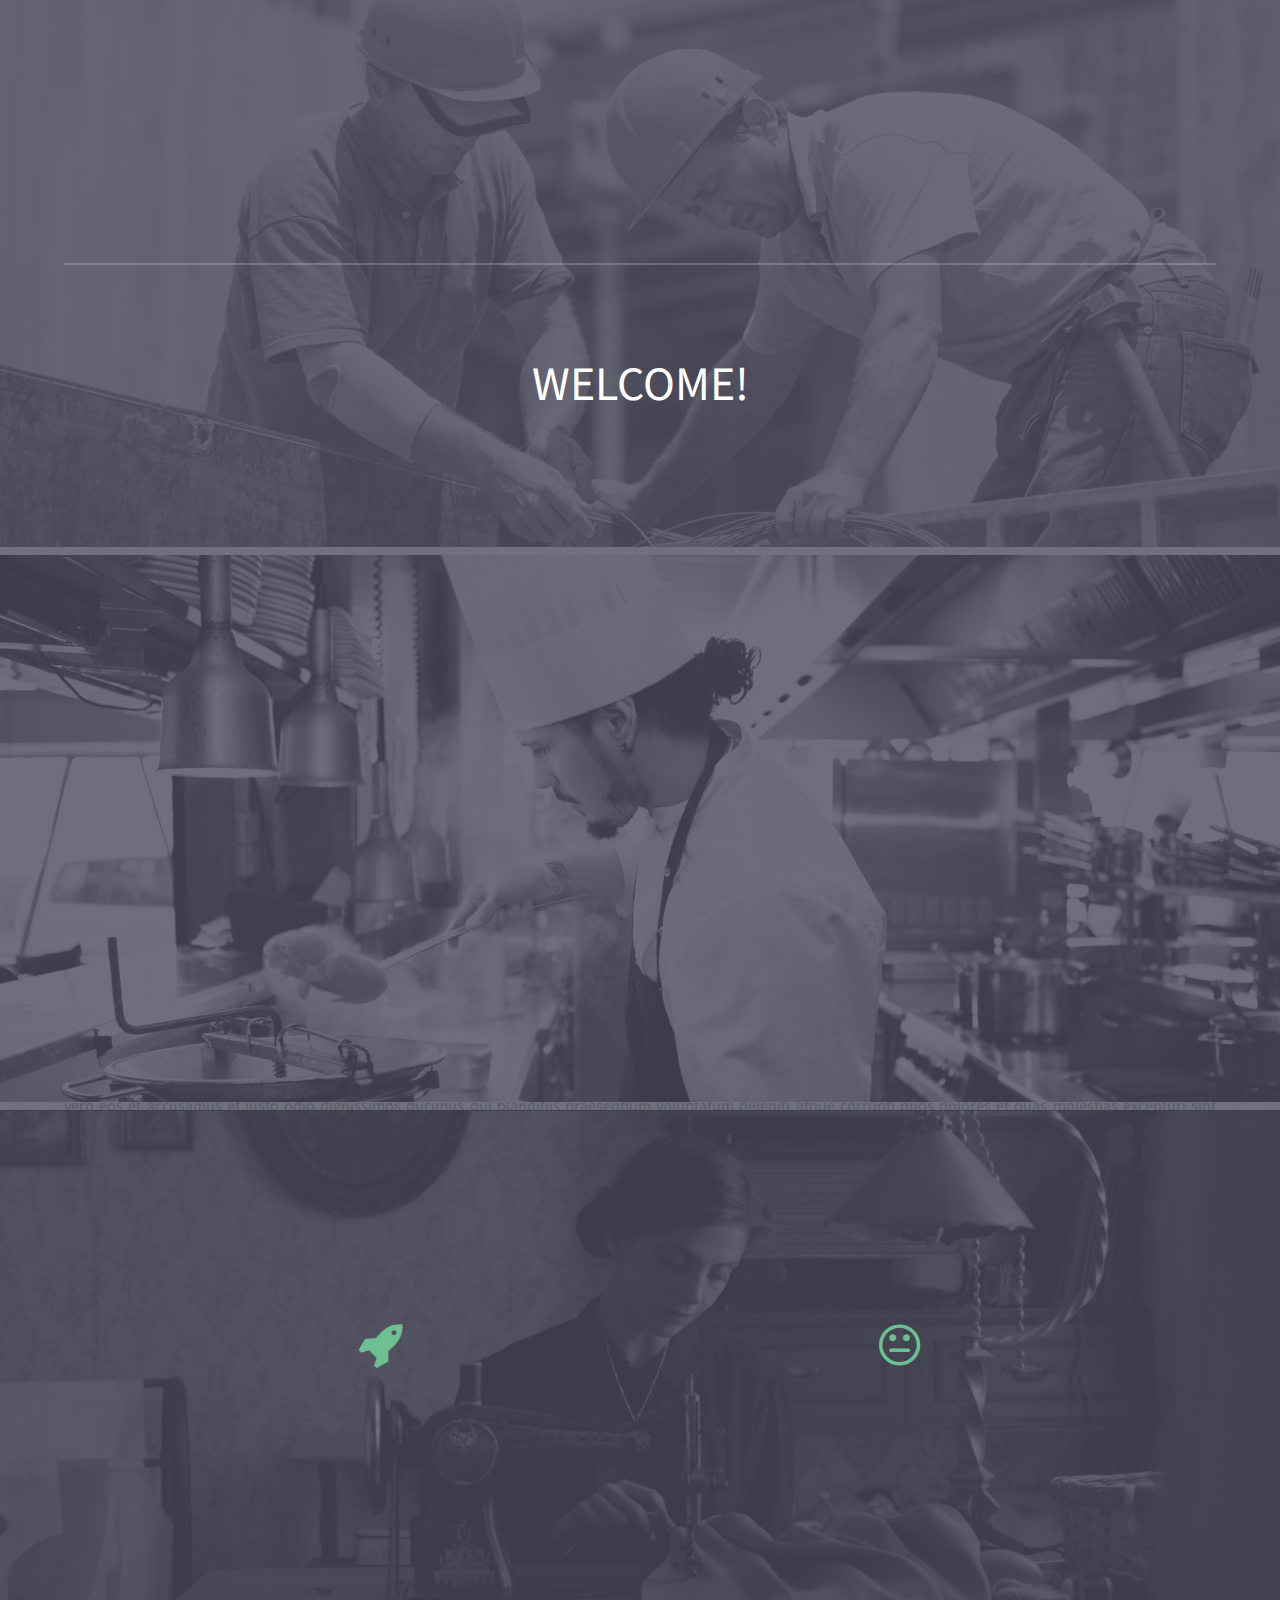
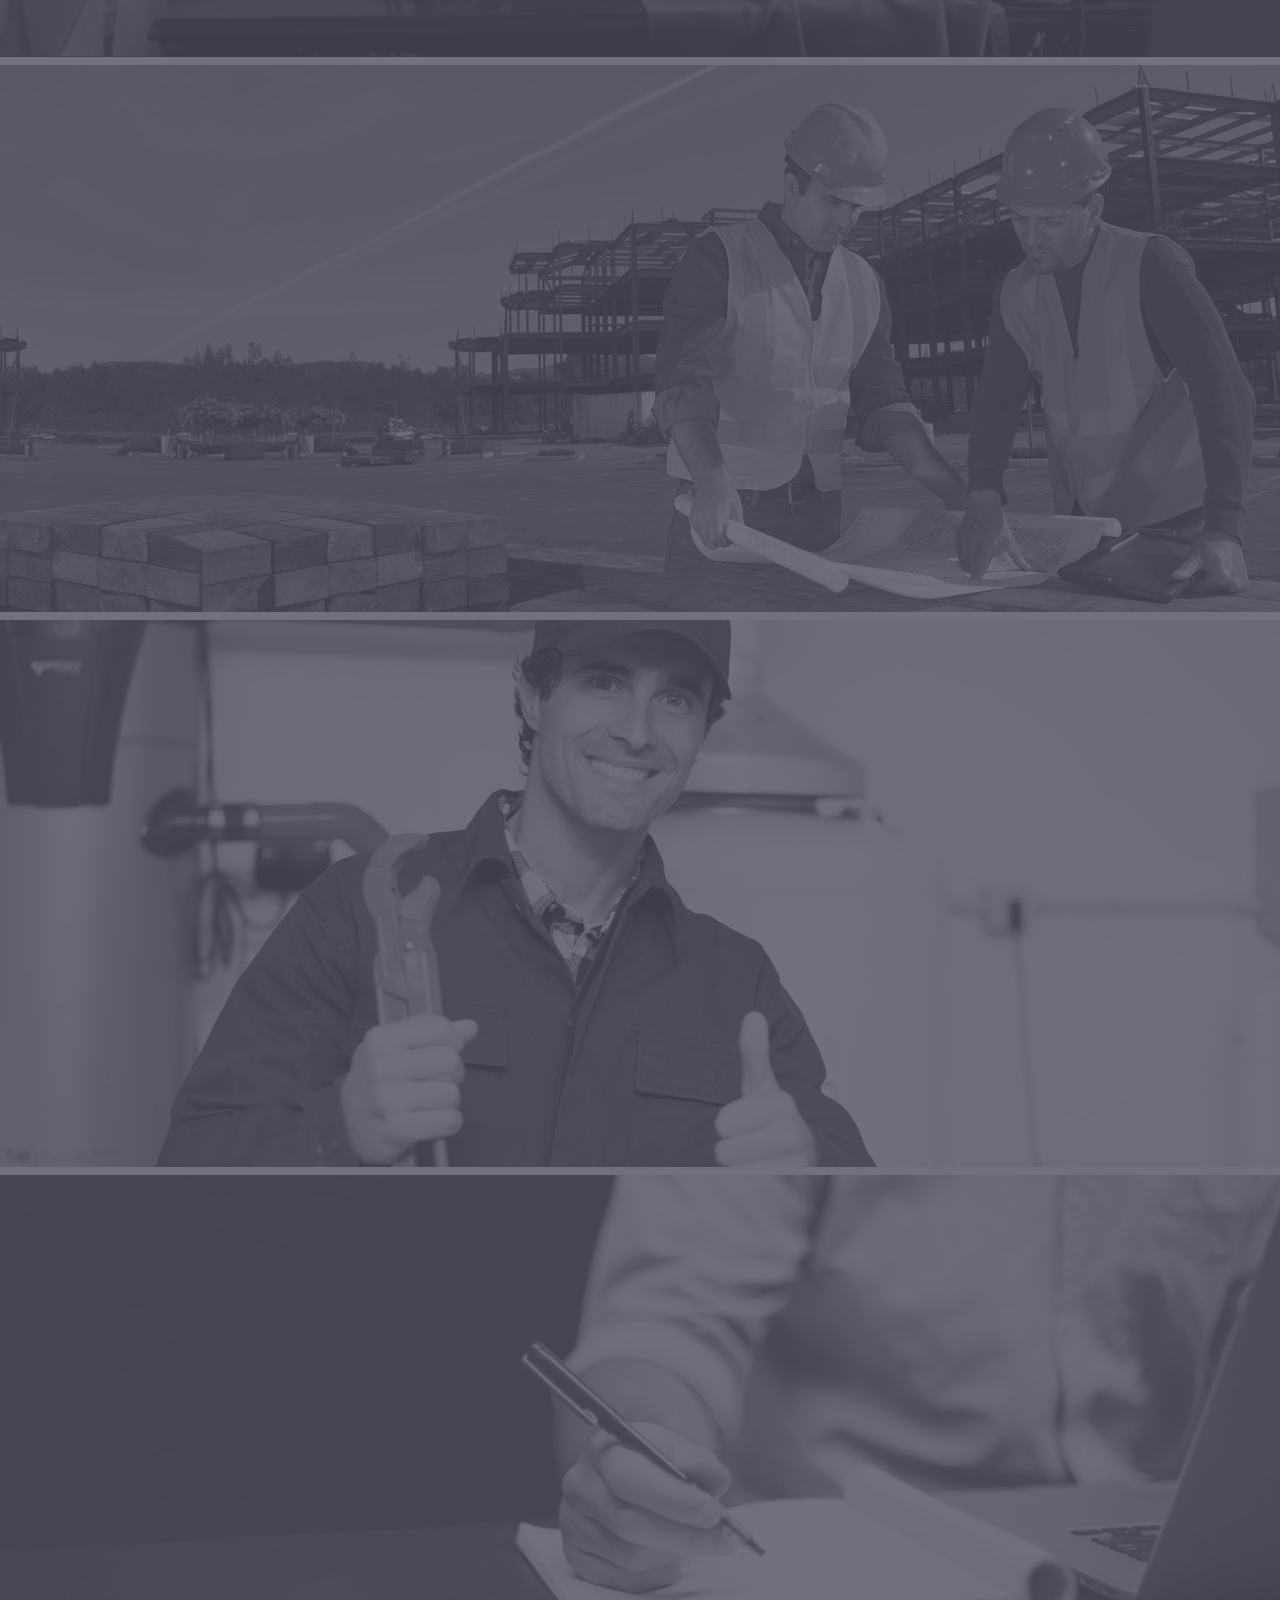
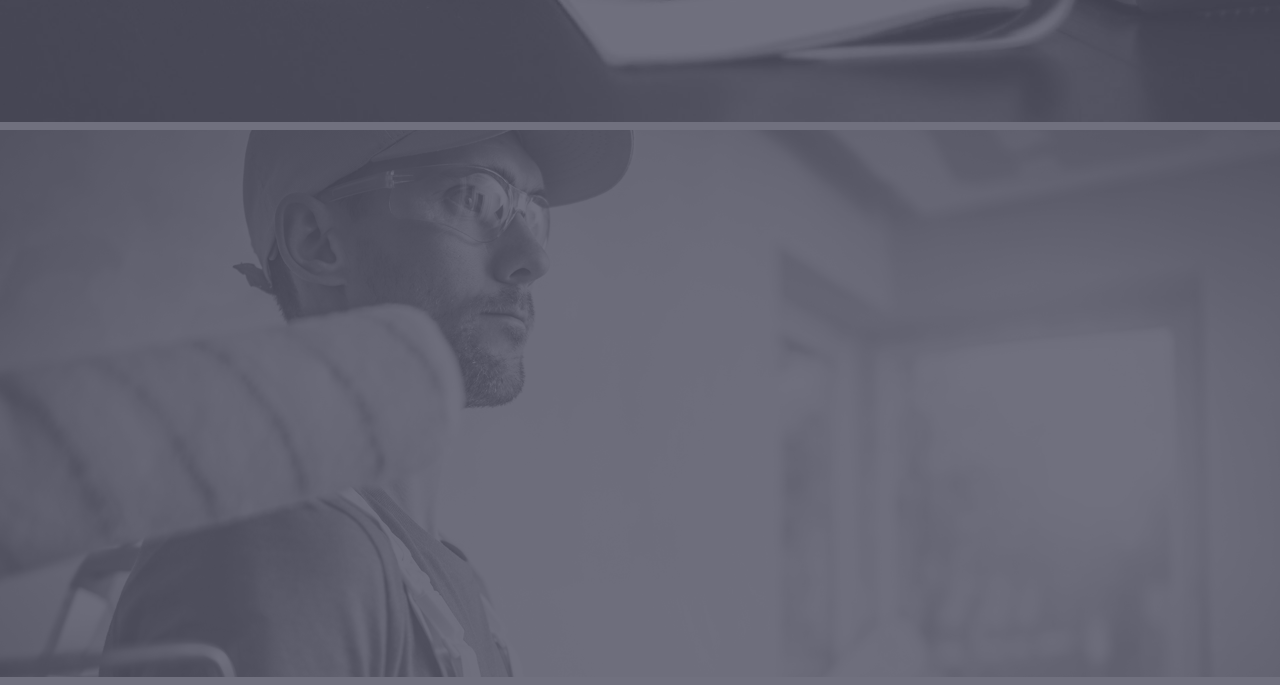
==== index.html @ 455aef72 "first commit" ====
<!DOCTYPE HTML>
<!--
	Projection by TEMPLATED
	templated.co @templatedco
	Released for free under the Creative Commons Attribution 3.0 license (templated.co/license)
-->
<html>

<head>
	<title>Home</title>
	<meta charset="utf-8" />
	<meta name="viewport" content="width=device-width, initial-scale=1" />
	<link rel="stylesheet" href="https://maxcdn.bootstrapcdn.com/bootstrap/4.0.0-beta.3/css/bootstrap.min.css" integrity="sha384-Zug+QiDoJOrZ5t4lssLdxGhVrurbmBWopoEl+M6BdEfwnCJZtKxi1KgxUyJq13dy"
	 crossorigin="anonymous">


	<link rel="stylesheet" href="assets/css/main.css" />
	<link rel="stylesheet" href="assets/css/index.css" />
</head>

<body>
	<!-- Carousel -->

	<section id="carousel">
		<div id="carouselExampleSlidesOnly" class="carousel slide" data-ride="carousel">
			<div class="carousel-inner">
				<div class="carousel-item active">
					<img class="d-block w-100" src="images/banner2.jpg" alt="First slide">
				</div>
				<div class="carousel-item">
					<img class="d-block w-100" src="images/banner3.jpg" alt="Second slide">
				</div>
				<div class="carousel-item">
					<img class="d-block w-100" src="images/banner4.jpg" alt="Third slide">
				</div>
				<div class="carousel-item">
					<img class="d-block w-100" src="images/banner5.jpg" alt="Third slide">
				</div>
				<div class="carousel-item">
					<img class="d-block w-100" src="images/banner6.jpg" alt="Third slide">
				</div>
				<div class="carousel-item">
					<img class="d-block w-100" src="images/banner7.jpg" alt="Third slide">
				</div>
				<div class="carousel-item">
					<img class="d-block w-100" src="images/banner8.jpg" alt="Third slide">
				</div>
			</div>
		</div>
		<div id="faintBackground"></div>
	</section>

	<!-- Header -->

	<nav class="navbar navbar-expand-md">
		<a class="navbar-brand" href="index.html">
			<i class="fa fa-sign-language" aria-hidden="true"></i>
		</a>
		<a class="navbar-toggler" id="toggleButton" data-toggle="collapse" data-target="#navbarSupportedContent" aria-controls="navbarSupportedContent"
		 aria-expanded="false" aria-label="Toggle navigation">
			<i class="fa fa-bars" aria-hidden="true"></i>
		</a>
		<div class=" collapse navbar-collapse" id="navbarSupportedContent">
			<ul class="navbar-nav  mr-auto">
				<li class="nav-item active">
					<a class="nav-link" href="index.html">Home
						<span class="sr-only">(current)</span>
					</a>
				</li>
				<li class="nav-item">
					<a class="nav-link" href="#">Features</a>
				</li>
				<li class="nav-item">
					<a class="nav-link" id="dashboard" href=''>Dashboard</a>
				</li>
				<li class="nav-item">
					<a class="nav-link" id="login" href="login.html">Login</a>
				</li>
				<li class="nav-item">
					<a class="nav-link" href="signup.html">Signup</a>
				</li>

				

			</ul>

		</div>


	</nav>


	<!--flex
	<div class="flexboard ">

		<div>
			<span class="icon fa-rocket"></span>
			<h3>Explore</h3>
			<p>Dive into the endless sea of options
				<br>and do what you love!</p>
		</div>

		<div>
			<span class="icon fa-meh-o "></span>
			<h3>Confused?</h3>
			<p>We'll help you figure out
				<br>what is best for you!</p>
		</div>
	<div>
								<span class="icon fa-bug"></span>
								<h3>Ultrices</h3>
								<p>Nulla vitae mauris non felis</p>
							</div>
						
	</div>-->
	<div id="banner">
		<div class="inner">
			<h1>WELCOME!</h1>
		</div>
	</div>





	<section id="mainBody">

		<section>
			<h1>About</h1>
			At vero eos et accusamus et iusto odio dignissimos ducimus qui blanditiis praesentium voluptatum deleniti atque corrupti
			quos dolores et quas molestias excepturi sint occaecati cupiditate non provident, similique sunt in culpa qui officia
			deserunt mollitia animi, id est laborum et dolorum fuga. Et harum quidem rerum facilis est et expedita distinctio. Nam
			libero tempore, cum soluta nobis est eligendi optio cumque nihil impedit quo minus id quod maxime placeat facere possimus,
			omnis voluptas assumenda est, omnis dolor repellendus. Temporibus autem quibusdam et aut officiis debitis aut rerum necessitatibus
			saepe eveniet ut et voluptates repudiandae sint et molestiae non recusandae. Itaque earum rerum hic tenetur a sapiente
			delectus, ut aut reiciendis voluptatibus maiores alias consequatur aut perferendis doloribus asperiores repellat. At vero
			eos et accusamus et iusto odio dignissimos ducimus qui blanditiis praesentium voluptatum deleniti atque corrupti quos
			dolores et quas molestias excepturi sint occaecati cupiditate non provident, similique sunt in culpa qui officia deserunt
			mollitia animi, id est laborum et dolorum fuga. Et harum quidem rerum facilis est et expedita distinctio. Nam libero tempore,
			cum soluta nobis est eligendi optio cumque nihil impedit quo minus id quod maxime placeat facere possimus, omnis voluptas
			assumenda est, omnis dolor repellendus. Temporibus autem quibusdam et aut officiis debitis aut rerum necessitatibus saepe
			eveniet ut et voluptates repudiandae sint et molestiae non recusandae. Itaque earum rerum hic tenetur a sapiente delectus,
			ut aut reiciendis voluptatibus maiores alias consequatur aut perferendis doloribus asperiores repellat.


		</section>

		<!-- Three -->
		<section id="three" class="wrapper align-center">
			<div class="inner">
				<div class="flex flex-2">
					<article>
						<div class="image round">
							<i class="fa fa-rocket" aria-hidden="true"></i>
						</div>
						<header>
							<h1>Explore
							</h1>

						</header>
						<p>Dive into the endless sea of options
							<br>and do what you love!</p>
						<footer>
							<a href="#" class="button">Learn More</a>
						</footer>
					</article>
					<article>
						<div class="image round">
							<i class="fa fa-meh-o" aria-hidden="true"></i>
						</div>
						<header>
							<h1>Confused?</h1>

						</header>
						<p>We'll help you figure out
							<br>what is best for you!</p>
						<footer>
							<a href="#" class="button">Learn More</a>
						</footer>
					</article>
				</div>
			</div>
		</section>

	</section>






	<!-- Three 
	<section id="three" class="wrapper align-center">
		<div class="inner">
			<div class="flex flex-2">
				<article>
					<div class="image round">
						<i class="fa fa-rocket" aria-hidden="true"></i>
					</div>
					<header>
						<h1>Explore
						</h1>

					</header>
					<p>Dive into the endless sea of options
						<br>and do what you love!</p>
					<footer>
						<a href="#" class="button">Learn More</a>
					</footer>
				</article>
				<article>
					<div class="image round">
						<i class="fa fa-meh-o" aria-hidden="true"></i>
					</div>
					<header>
						<h1>Confused?</h1>

					</header>
					<p>We'll help you figure out
						<br>what is best for you!</p>
					<footer>
						<a href="#" class="button">Learn More</a>
					</footer>
				</article>
			</div>
		</div>
	</section>-->

	<!-- Footer -->
	<!--<footer id="footer">
		<	<div class="inner">

			<h3>Get in touch</h3>

			<form action="#" method="post">

				<div class="field half first">
					<label for="name">Name</label>
					<input name="name" id="name" type="text" placeholder="Name">
				</div>
				<div class="field half">
					<label for="email">Email</label>
					<input name="email" id="email" type="email" placeholder="Email">
				</div>
				<div class="field">
					<label for="message">Message</label>
					<textarea name="message" id="message" rows="6" placeholder="Message"></textarea>
				</div>
				<ul class="actions">
					<li>
						<input value="Send Message" class="button alt" type="submit">
					</li>
				</ul>
			</form>

			<div class="copyright">
				&copy; Untitled. Design:
				<a href="https://templated.co">TEMPLATED</a>. Images:
				<a href="https://unsplash.com">Unsplash</a>.
			</div>

		</div>

		<form action="#" method="POST">
			<select name="language">
				<option value="English">English</option>
				<option value="Hindi">Hindi</option>
			</select>
		</form>

	</footer>-->

	<footer id="footer">



	</footer>
	<!-- Scripts -->

	<!--	<script src="assets/js/jquery.min.js"></script>
	<script src="assets/js/skel.min.js"></script>
	<script src="assets/js/util.js"></script>
	<script src="https://code.jquery.com/jquery-3.2.1.slim.min.js" integrity="sha384-KJ3o2DKtIkvYIK3UENzmM7KCkRr/rE9/Qpg6aAZGJwFDMVNA/GpGFF93hXpG5KkN"
	crossorigin="anonymous"></script>  
	<script src="https://ajax.googleapis.com/ajax/libs/jquery/3.1.0/jquery.min.js"></script>
	<script src="https://maxcdn.bootstrapcdn.com/bootstrap/4.0.0-beta.2/js/bootstrap.min.js" integrity="sha384-alpBpkh1PFOepccYVYDB4do5UnbKysX5WZXm3XxPqe5iKTfUKjNkCk9SaVuEZflJ"
	 crossorigin="anonymous"></script>
	<script src="https://cdnjs.cloudflare.com/ajax/libs/popper.js/1.12.3/umd/popper.min.js" integrity="sha384-vFJXuSJphROIrBnz7yo7oB41mKfc8JzQZiCq4NCceLEaO4IHwicKwpJf9c9IpFgh"
	 crossorigin="anonymous"></script>
	<script src="assets/js/main.js"></script>
	<script src="assets/js/index.js"></script>-->






	<script src="assets/js/jquery.min.js"></script>
	<script src="assets/js/skel.min.js"></script>
	<script src="assets/js/util.js"></script>
	<script src="assets/js/index.js"></script>
	<script src="assets/js/main.js"></script>

	<script src="https://code.jquery.com/jquery-3.2.1.slim.min.js" integrity="sha384-KJ3o2DKtIkvYIK3UENzmM7KCkRr/rE9/Qpg6aAZGJwFDMVNA/GpGFF93hXpG5KkN"
	 crossorigin="anonymous"></script>
	<script src="https://cdnjs.cloudflare.com/ajax/libs/popper.js/1.12.9/umd/popper.min.js" integrity="sha384-ApNbgh9B+Y1QKtv3Rn7W3mgPxhU9K/ScQsAP7hUibX39j7fakFPskvXusvfa0b4Q"
	 crossorigin="anonymous"></script>
	<script src="https://maxcdn.bootstrapcdn.com/bootstrap/4.0.0-beta.3/js/bootstrap.min.js" integrity="sha384-a5N7Y/aK3qNeh15eJKGWxsqtnX/wWdSZSKp+81YjTmS15nvnvxKHuzaWwXHDli+4"
	 crossorigin="anonymous"></script>
</body>

</html>
---- assets/css/main.css ----
@charset "UTF-8";
@import url(font-awesome.min.css);
@import "https://fonts.googleapis.com/css?family=Source+Sans+Pro:300,400,600";

/*
	Projection by TEMPLATED
	templated.co @templatedco
	Released for free under the Creative Commons Attribution 3.0 license (templated.co/license)
*/

/* Reset */

	html, body, div, span, applet, object, iframe, h1, h2, h3, h4, h5, h6, p, blockquote, pre, a, abbr, acronym, address, big, cite, code, del, dfn, em, img, ins, kbd, q, s, samp, small, strike, strong, sub, sup, tt, var, b, u, i, center, dl, dt, dd, ol, ul, li, fieldset, form, label, legend, table, caption, tbody, tfoot, thead, tr, th, td, article, aside, canvas, details, embed, figure, figcaption, footer, header, hgroup, menu, nav, output, ruby, section, summary, time, mark, audio, video {
		margin: 0;
		padding: 0;
		border: 0;
		font-size: 100%;
		font: inherit;
		vertical-align: baseline;
	}

	article, aside, details, figcaption, figure, footer, header, hgroup, menu, nav, section {
		display: block;
	}

	body {
		line-height: 1;
	}

	ol, ul {
		list-style: none;
	}

	blockquote, q {
		quotes: none;
	}

	blockquote:before, blockquote:after, q:before, q:after {
		content: '';
		content: none;
	}

	table {
		border-collapse: collapse;
		border-spacing: 0;
	}

	body {
		-webkit-text-size-adjust: none;
	}

/* Box Model */

	*, *:before, *:after {
		-moz-box-sizing: border-box;
		-webkit-box-sizing: border-box;
		box-sizing: border-box;
	}

/* Containers */

	.container {
		margin-left: auto;
		margin-right: auto;
	}

	.container.\31 25\25 {
		width: 100%;
		max-width: 100em;
		min-width: 80em;
	}

	.container.\37 5\25 {
		width: 60em;
	}

	.container.\35 0\25 {
		width: 40em;
	}

	.container.\32 5\25 {
		width: 20em;
	}

	.container {
		width: 80em;
	}

	@media screen and (max-width: 1680px) {

		.container.\31 25\25 {
			width: 100%;
			max-width: 100em;
			min-width: 80em;
		}

		.container.\37 5\25 {
			width: 60em;
		}

		.container.\35 0\25 {
			width: 40em;
		}

		.container.\32 5\25 {
			width: 20em;
		}

		.container {
			width: 80em;
		}

	}

	@media screen and (max-width: 1280px) {

		.container.\31 25\25 {
			width: 100%;
			max-width: 81.25em;
			min-width: 65em;
		}

		.container.\37 5\25 {
			width: 48.75em;
		}

		.container.\35 0\25 {
			width: 32.5em;
		}

		.container.\32 5\25 {
			width: 16.25em;
		}

		.container {
			width: 65em;
		}

	}

	@media screen and (max-width: 980px) {

		.container.\31 25\25 {
			width: 100%;
			max-width: 112.5%;
			min-width: 90%;
		}

		.container.\37 5\25 {
			width: 67.5%;
		}

		.container.\35 0\25 {
			width: 45%;
		}

		.container.\32 5\25 {
			width: 22.5%;
		}

		.container {
			width: 90%;
		}

	}

	@media screen and (max-width: 736px) {

		.container.\31 25\25 {
			width: 100%;
			max-width: 112.5%;
			min-width: 90%;
		}

		.container.\37 5\25 {
			width: 67.5%;
		}

		.container.\35 0\25 {
			width: 45%;
		}

		.container.\32 5\25 {
			width: 22.5%;
		}

		.container {
			width: 90% !important;
		}

	}

	@media screen and (max-width: 480px) {

		.container.\31 25\25 {
			width: 100%;
			max-width: 112.5%;
			min-width: 90%;
		}

		.container.\37 5\25 {
			width: 67.5%;
		}

		.container.\35 0\25 {
			width: 45%;
		}

		.container.\32 5\25 {
			width: 22.5%;
		}

		.container {
			width: 90% !important;
		}

	}

/* Grid */

	.row {
		border-bottom: solid 1px transparent;
		-moz-box-sizing: border-box;
		-webkit-box-sizing: border-box;
		box-sizing: border-box;
	}

	.row > * {
		float: left;
		-moz-box-sizing: border-box;
		-webkit-box-sizing: border-box;
		box-sizing: border-box;
	}

	.row:after, .row:before {
		content: '';
		display: block;
		clear: both;
		height: 0;
	}

	.row.uniform > * > :first-child {
		margin-top: 0;
	}

	.row.uniform > * > :last-child {
		margin-bottom: 0;
	}

	.row.\30 \25 > * {
		padding: 0 0 0 0em;
	}

	.row.\30 \25 {
		margin: 0 0 -1px 0em;
	}

	.row.uniform.\30 \25 > * {
		padding: 0em 0 0 0em;
	}

	.row.uniform.\30 \25 {
		margin: 0em 0 -1px 0em;
	}

	.row > * {
		padding: 0 0 0 2em;
	}

	.row {
		margin: 0 0 -1px -2em;
	}

	.row.uniform > * {
		padding: 2em 0 0 2em;
	}

	.row.uniform {
		margin: -2em 0 -1px -2em;
	}

	.row.\32 00\25 > * {
		padding: 0 0 0 4em;
	}

	.row.\32 00\25 {
		margin: 0 0 -1px -4em;
	}

	.row.uniform.\32 00\25 > * {
		padding: 4em 0 0 4em;
	}

	.row.uniform.\32 00\25 {
		margin: -4em 0 -1px -4em;
	}

	.row.\31 50\25 > * {
		padding: 0 0 0 3em;
	}

	.row.\31 50\25 {
		margin: 0 0 -1px -3em;
	}

	.row.uniform.\31 50\25 > * {
		padding: 3em 0 0 3em;
	}

	.row.uniform.\31 50\25 {
		margin: -3em 0 -1px -3em;
	}

	.row.\35 0\25 > * {
		padding: 0 0 0 1em;
	}

	.row.\35 0\25 {
		margin: 0 0 -1px -1em;
	}

	.row.uniform.\35 0\25 > * {
		padding: 1em 0 0 1em;
	}

	.row.uniform.\35 0\25 {
		margin: -1em 0 -1px -1em;
	}

	.row.\32 5\25 > * {
		padding: 0 0 0 0.5em;
	}

	.row.\32 5\25 {
		margin: 0 0 -1px -0.5em;
	}

	.row.uniform.\32 5\25 > * {
		padding: 0.5em 0 0 0.5em;
	}

	.row.uniform.\32 5\25 {
		margin: -0.5em 0 -1px -0.5em;
	}

	.\31 2u, .\31 2u\24 {
		width: 100%;
		clear: none;
		margin-left: 0;
	}

	.\31 1u, .\31 1u\24 {
		width: 91.6666666667%;
		clear: none;
		margin-left: 0;
	}

	.\31 0u, .\31 0u\24 {
		width: 83.3333333333%;
		clear: none;
		margin-left: 0;
	}

	.\39 u, .\39 u\24 {
		width: 75%;
		clear: none;
		margin-left: 0;
	}

	.\38 u, .\38 u\24 {
		width: 66.6666666667%;
		clear: none;
		margin-left: 0;
	}

	.\37 u, .\37 u\24 {
		width: 58.3333333333%;
		clear: none;
		margin-left: 0;
	}

	.\36 u, .\36 u\24 {
		width: 50%;
		clear: none;
		margin-left: 0;
	}

	.\35 u, .\35 u\24 {
		width: 41.6666666667%;
		clear: none;
		margin-left: 0;
	}

	.\34 u, .\34 u\24 {
		width: 33.3333333333%;
		clear: none;
		margin-left: 0;
	}

	.\33 u, .\33 u\24 {
		width: 25%;
		clear: none;
		margin-left: 0;
	}

	.\32 u, .\32 u\24 {
		width: 16.6666666667%;
		clear: none;
		margin-left: 0;
	}

	.\31 u, .\31 u\24 {
		width: 8.3333333333%;
		clear: none;
		margin-left: 0;
	}

	.\31 2u\24 + *,
	.\31 1u\24 + *,
	.\31 0u\24 + *,
	.\39 u\24 + *,
	.\38 u\24 + *,
	.\37 u\24 + *,
	.\36 u\24 + *,
	.\35 u\24 + *,
	.\34 u\24 + *,
	.\33 u\24 + *,
	.\32 u\24 + *,
	.\31 u\24 + * {
		clear: left;
	}

	.\-11u {
		margin-left: 91.66667%;
	}

	.\-10u {
		margin-left: 83.33333%;
	}

	.\-9u {
		margin-left: 75%;
	}

	.\-8u {
		margin-left: 66.66667%;
	}

	.\-7u {
		margin-left: 58.33333%;
	}

	.\-6u {
		margin-left: 50%;
	}

	.\-5u {
		margin-left: 41.66667%;
	}

	.\-4u {
		margin-left: 33.33333%;
	}

	.\-3u {
		margin-left: 25%;
	}

	.\-2u {
		margin-left: 16.66667%;
	}

	.\-1u {
		margin-left: 8.33333%;
	}

	@media screen and (max-width: 1680px) {

		.row > * {
			padding: 0 0 0 2em;
		}

		.row {
			margin: 0 0 -1px -2em;
		}

		.row.uniform > * {
			padding: 2em 0 0 2em;
		}

		.row.uniform {
			margin: -2em 0 -1px -2em;
		}

		.row.\32 00\25 > * {
			padding: 0 0 0 4em;
		}

		.row.\32 00\25 {
			margin: 0 0 -1px -4em;
		}

		.row.uniform.\32 00\25 > * {
			padding: 4em 0 0 4em;
		}

		.row.uniform.\32 00\25 {
			margin: -4em 0 -1px -4em;
		}

		.row.\31 50\25 > * {
			padding: 0 0 0 3em;
		}

		.row.\31 50\25 {
			margin: 0 0 -1px -3em;
		}

		.row.uniform.\31 50\25 > * {
			padding: 3em 0 0 3em;
		}

		.row.uniform.\31 50\25 {
			margin: -3em 0 -1px -3em;
		}

		.row.\35 0\25 > * {
			padding: 0 0 0 1em;
		}

		.row.\35 0\25 {
			margin: 0 0 -1px -1em;
		}

		.row.uniform.\35 0\25 > * {
			padding: 1em 0 0 1em;
		}

		.row.uniform.\35 0\25 {
			margin: -1em 0 -1px -1em;
		}

		.row.\32 5\25 > * {
			padding: 0 0 0 0.5em;
		}

		.row.\32 5\25 {
			margin: 0 0 -1px -0.5em;
		}

		.row.uniform.\32 5\25 > * {
			padding: 0.5em 0 0 0.5em;
		}

		.row.uniform.\32 5\25 {
			margin: -0.5em 0 -1px -0.5em;
		}

		.\31 2u\28xlarge\29, .\31 2u\24\28xlarge\29 {
			width: 100%;
			clear: none;
			margin-left: 0;
		}

		.\31 1u\28xlarge\29, .\31 1u\24\28xlarge\29 {
			width: 91.6666666667%;
			clear: none;
			margin-left: 0;
		}

		.\31 0u\28xlarge\29, .\31 0u\24\28xlarge\29 {
			width: 83.3333333333%;
			clear: none;
			margin-left: 0;
		}

		.\39 u\28xlarge\29, .\39 u\24\28xlarge\29 {
			width: 75%;
			clear: none;
			margin-left: 0;
		}

		.\38 u\28xlarge\29, .\38 u\24\28xlarge\29 {
			width: 66.6666666667%;
			clear: none;
			margin-left: 0;
		}

		.\37 u\28xlarge\29, .\37 u\24\28xlarge\29 {
			width: 58.3333333333%;
			clear: none;
			margin-left: 0;
		}

		.\36 u\28xlarge\29, .\36 u\24\28xlarge\29 {
			width: 50%;
			clear: none;
			margin-left: 0;
		}

		.\35 u\28xlarge\29, .\35 u\24\28xlarge\29 {
			width: 41.6666666667%;
			clear: none;
			margin-left: 0;
		}

		.\34 u\28xlarge\29, .\34 u\24\28xlarge\29 {
			width: 33.3333333333%;
			clear: none;
			margin-left: 0;
		}

		.\33 u\28xlarge\29, .\33 u\24\28xlarge\29 {
			width: 25%;
			clear: none;
			margin-left: 0;
		}

		.\32 u\28xlarge\29, .\32 u\24\28xlarge\29 {
			width: 16.6666666667%;
			clear: none;
			margin-left: 0;
		}

		.\31 u\28xlarge\29, .\31 u\24\28xlarge\29 {
			width: 8.3333333333%;
			clear: none;
			margin-left: 0;
		}

		.\31 2u\24\28xlarge\29 + *,
		.\31 1u\24\28xlarge\29 + *,
		.\31 0u\24\28xlarge\29 + *,
		.\39 u\24\28xlarge\29 + *,
		.\38 u\24\28xlarge\29 + *,
		.\37 u\24\28xlarge\29 + *,
		.\36 u\24\28xlarge\29 + *,
		.\35 u\24\28xlarge\29 + *,
		.\34 u\24\28xlarge\29 + *,
		.\33 u\24\28xlarge\29 + *,
		.\32 u\24\28xlarge\29 + *,
		.\31 u\24\28xlarge\29 + * {
			clear: left;
		}

		.\-11u\28xlarge\29 {
			margin-left: 91.66667%;
		}

		.\-10u\28xlarge\29 {
			margin-left: 83.33333%;
		}

		.\-9u\28xlarge\29 {
			margin-left: 75%;
		}

		.\-8u\28xlarge\29 {
			margin-left: 66.66667%;
		}

		.\-7u\28xlarge\29 {
			margin-left: 58.33333%;
		}

		.\-6u\28xlarge\29 {
			margin-left: 50%;
		}

		.\-5u\28xlarge\29 {
			margin-left: 41.66667%;
		}

		.\-4u\28xlarge\29 {
			margin-left: 33.33333%;
		}

		.\-3u\28xlarge\29 {
			margin-left: 25%;
		}

		.\-2u\28xlarge\29 {
			margin-left: 16.66667%;
		}

		.\-1u\28xlarge\29 {
			margin-left: 8.33333%;
		}

	}

	@media screen and (max-width: 1280px) {

		.row > * {
			padding: 0 0 0 1.5em;
		}

		.row {
			margin: 0 0 -1px -1.5em;
		}

		.row.uniform > * {
			padding: 1.5em 0 0 1.5em;
		}

		.row.uniform {
			margin: -1.5em 0 -1px -1.5em;
		}

		.row.\32 00\25 > * {
			padding: 0 0 0 3em;
		}

		.row.\32 00\25 {
			margin: 0 0 -1px -3em;
		}

		.row.uniform.\32 00\25 > * {
			padding: 3em 0 0 3em;
		}

		.row.uniform.\32 00\25 {
			margin: -3em 0 -1px -3em;
		}

		.row.\31 50\25 > * {
			padding: 0 0 0 2.25em;
		}

		.row.\31 50\25 {
			margin: 0 0 -1px -2.25em;
		}

		.row.uniform.\31 50\25 > * {
			padding: 2.25em 0 0 2.25em;
		}

		.row.uniform.\31 50\25 {
			margin: -2.25em 0 -1px -2.25em;
		}

		.row.\35 0\25 > * {
			padding: 0 0 0 0.75em;
		}

		.row.\35 0\25 {
			margin: 0 0 -1px -0.75em;
		}

		.row.uniform.\35 0\25 > * {
			padding: 0.75em 0 0 0.75em;
		}

		.row.uniform.\35 0\25 {
			margin: -0.75em 0 -1px -0.75em;
		}

		.row.\32 5\25 > * {
			padding: 0 0 0 0.375em;
		}

		.row.\32 5\25 {
			margin: 0 0 -1px -0.375em;
		}

		.row.uniform.\32 5\25 > * {
			padding: 0.375em 0 0 0.375em;
		}

		.row.uniform.\32 5\25 {
			margin: -0.375em 0 -1px -0.375em;
		}

		.\31 2u\28large\29, .\31 2u\24\28large\29 {
			width: 100%;
			clear: none;
			margin-left: 0;
		}

		.\31 1u\28large\29, .\31 1u\24\28large\29 {
			width: 91.6666666667%;
			clear: none;
			margin-left: 0;
		}

		.\31 0u\28large\29, .\31 0u\24\28large\29 {
			width: 83.3333333333%;
			clear: none;
			margin-left: 0;
		}

		.\39 u\28large\29, .\39 u\24\28large\29 {
			width: 75%;
			clear: none;
			margin-left: 0;
		}

		.\38 u\28large\29, .\38 u\24\28large\29 {
			width: 66.6666666667%;
			clear: none;
			margin-left: 0;
		}

		.\37 u\28large\29, .\37 u\24\28large\29 {
			width: 58.3333333333%;
			clear: none;
			margin-left: 0;
		}

		.\36 u\28large\29, .\36 u\24\28large\29 {
			width: 50%;
			clear: none;
			margin-left: 0;
		}

		.\35 u\28large\29, .\35 u\24\28large\29 {
			width: 41.6666666667%;
			clear: none;
			margin-left: 0;
		}

		.\34 u\28large\29, .\34 u\24\28large\29 {
			width: 33.3333333333%;
			clear: none;
			margin-left: 0;
		}

		.\33 u\28large\29, .\33 u\24\28large\29 {
			width: 25%;
			clear: none;
			margin-left: 0;
		}

		.\32 u\28large\29, .\32 u\24\28large\29 {
			width: 16.6666666667%;
			clear: none;
			margin-left: 0;
		}

		.\31 u\28large\29, .\31 u\24\28large\29 {
			width: 8.3333333333%;
			clear: none;
			margin-left: 0;
		}

		.\31 2u\24\28large\29 + *,
		.\31 1u\24\28large\29 + *,
		.\31 0u\24\28large\29 + *,
		.\39 u\24\28large\29 + *,
		.\38 u\24\28large\29 + *,
		.\37 u\24\28large\29 + *,
		.\36 u\24\28large\29 + *,
		.\35 u\24\28large\29 + *,
		.\34 u\24\28large\29 + *,
		.\33 u\24\28large\29 + *,
		.\32 u\24\28large\29 + *,
		.\31 u\24\28large\29 + * {
			clear: left;
		}

		.\-11u\28large\29 {
			margin-left: 91.66667%;
		}

		.\-10u\28large\29 {
			margin-left: 83.33333%;
		}

		.\-9u\28large\29 {
			margin-left: 75%;
		}

		.\-8u\28large\29 {
			margin-left: 66.66667%;
		}

		.\-7u\28large\29 {
			margin-left: 58.33333%;
		}

		.\-6u\28large\29 {
			margin-left: 50%;
		}

		.\-5u\28large\29 {
			margin-left: 41.66667%;
		}

		.\-4u\28large\29 {
			margin-left: 33.33333%;
		}

		.\-3u\28large\29 {
			margin-left: 25%;
		}

		.\-2u\28large\29 {
			margin-left: 16.66667%;
		}

		.\-1u\28large\29 {
			margin-left: 8.33333%;
		}

	}

	@media screen and (max-width: 980px) {

		.row > * {
			padding: 0 0 0 1.5em;
		}

		.row {
			margin: 0 0 -1px -1.5em;
		}

		.row.uniform > * {
			padding: 1.5em 0 0 1.5em;
		}

		.row.uniform {
			margin: -1.5em 0 -1px -1.5em;
		}

		.row.\32 00\25 > * {
			padding: 0 0 0 3em;
		}

		.row.\32 00\25 {
			margin: 0 0 -1px -3em;
		}

		.row.uniform.\32 00\25 > * {
			padding: 3em 0 0 3em;
		}

		.row.uniform.\32 00\25 {
			margin: -3em 0 -1px -3em;
		}

		.row.\31 50\25 > * {
			padding: 0 0 0 2.25em;
		}

		.row.\31 50\25 {
			margin: 0 0 -1px -2.25em;
		}

		.row.uniform.\31 50\25 > * {
			padding: 2.25em 0 0 2.25em;
		}

		.row.uniform.\31 50\25 {
			margin: -2.25em 0 -1px -2.25em;
		}

		.row.\35 0\25 > * {
			padding: 0 0 0 0.75em;
		}

		.row.\35 0\25 {
			margin: 0 0 -1px -0.75em;
		}

		.row.uniform.\35 0\25 > * {
			padding: 0.75em 0 0 0.75em;
		}

		.row.uniform.\35 0\25 {
			margin: -0.75em 0 -1px -0.75em;
		}

		.row.\32 5\25 > * {
			padding: 0 0 0 0.375em;
		}

		.row.\32 5\25 {
			margin: 0 0 -1px -0.375em;
		}

		.row.uniform.\32 5\25 > * {
			padding: 0.375em 0 0 0.375em;
		}

		.row.uniform.\32 5\25 {
			margin: -0.375em 0 -1px -0.375em;
		}

		.\31 2u\28medium\29, .\31 2u\24\28medium\29 {
			width: 100%;
			clear: none;
			margin-left: 0;
		}

		.\31 1u\28medium\29, .\31 1u\24\28medium\29 {
			width: 91.6666666667%;
			clear: none;
			margin-left: 0;
		}

		.\31 0u\28medium\29, .\31 0u\24\28medium\29 {
			width: 83.3333333333%;
			clear: none;
			margin-left: 0;
		}

		.\39 u\28medium\29, .\39 u\24\28medium\29 {
			width: 75%;
			clear: none;
			margin-left: 0;
		}

		.\38 u\28medium\29, .\38 u\24\28medium\29 {
			width: 66.6666666667%;
			clear: none;
			margin-left: 0;
		}

		.\37 u\28medium\29, .\37 u\24\28medium\29 {
			width: 58.3333333333%;
			clear: none;
			margin-left: 0;
		}

		.\36 u\28medium\29, .\36 u\24\28medium\29 {
			width: 50%;
			clear: none;
			margin-left: 0;
		}

		.\35 u\28medium\29, .\35 u\24\28medium\29 {
			width: 41.6666666667%;
			clear: none;
			margin-left: 0;
		}

		.\34 u\28medium\29, .\34 u\24\28medium\29 {
			width: 33.3333333333%;
			clear: none;
			margin-left: 0;
		}

		.\33 u\28medium\29, .\33 u\24\28medium\29 {
			width: 25%;
			clear: none;
			margin-left: 0;
		}

		.\32 u\28medium\29, .\32 u\24\28medium\29 {
			width: 16.6666666667%;
			clear: none;
			margin-left: 0;
		}

		.\31 u\28medium\29, .\31 u\24\28medium\29 {
			width: 8.3333333333%;
			clear: none;
			margin-left: 0;
		}

		.\31 2u\24\28medium\29 + *,
		.\31 1u\24\28medium\29 + *,
		.\31 0u\24\28medium\29 + *,
		.\39 u\24\28medium\29 + *,
		.\38 u\24\28medium\29 + *,
		.\37 u\24\28medium\29 + *,
		.\36 u\24\28medium\29 + *,
		.\35 u\24\28medium\29 + *,
		.\34 u\24\28medium\29 + *,
		.\33 u\24\28medium\29 + *,
		.\32 u\24\28medium\29 + *,
		.\31 u\24\28medium\29 + * {
			clear: left;
		}

		.\-11u\28medium\29 {
			margin-left: 91.66667%;
		}

		.\-10u\28medium\29 {
			margin-left: 83.33333%;
		}

		.\-9u\28medium\29 {
			margin-left: 75%;
		}

		.\-8u\28medium\29 {
			margin-left: 66.66667%;
		}

		.\-7u\28medium\29 {
			margin-left: 58.33333%;
		}

		.\-6u\28medium\29 {
			margin-left: 50%;
		}

		.\-5u\28medium\29 {
			margin-left: 41.66667%;
		}

		.\-4u\28medium\29 {
			margin-left: 33.33333%;
		}

		.\-3u\28medium\29 {
			margin-left: 25%;
		}

		.\-2u\28medium\29 {
			margin-left: 16.66667%;
		}

		.\-1u\28medium\29 {
			margin-left: 8.33333%;
		}

	}

	@media screen and (max-width: 736px) {

		.row > * {
			padding: 0 0 0 1.25em;
		}

		.row {
			margin: 0 0 -1px -1.25em;
		}

		.row.uniform > * {
			padding: 1.25em 0 0 1.25em;
		}

		.row.uniform {
			margin: -1.25em 0 -1px -1.25em;
		}

		.row.\32 00\25 > * {
			padding: 0 0 0 2.5em;
		}

		.row.\32 00\25 {
			margin: 0 0 -1px -2.5em;
		}

		.row.uniform.\32 00\25 > * {
			padding: 2.5em 0 0 2.5em;
		}

		.row.uniform.\32 00\25 {
			margin: -2.5em 0 -1px -2.5em;
		}

		.row.\31 50\25 > * {
			padding: 0 0 0 1.875em;
		}

		.row.\31 50\25 {
			margin: 0 0 -1px -1.875em;
		}

		.row.uniform.\31 50\25 > * {
			padding: 1.875em 0 0 1.875em;
		}

		.row.uniform.\31 50\25 {
			margin: -1.875em 0 -1px -1.875em;
		}

		.row.\35 0\25 > * {
			padding: 0 0 0 0.625em;
		}

		.row.\35 0\25 {
			margin: 0 0 -1px -0.625em;
		}

		.row.uniform.\35 0\25 > * {
			padding: 0.625em 0 0 0.625em;
		}

		.row.uniform.\35 0\25 {
			margin: -0.625em 0 -1px -0.625em;
		}

		.row.\32 5\25 > * {
			padding: 0 0 0 0.3125em;
		}

		.row.\32 5\25 {
			margin: 0 0 -1px -0.3125em;
		}

		.row.uniform.\32 5\25 > * {
			padding: 0.3125em 0 0 0.3125em;
		}

		.row.uniform.\32 5\25 {
			margin: -0.3125em 0 -1px -0.3125em;
		}

		.\31 2u\28small\29, .\31 2u\24\28small\29 {
			width: 100%;
			clear: none;
			margin-left: 0;
		}

		.\31 1u\28small\29, .\31 1u\24\28small\29 {
			width: 91.6666666667%;
			clear: none;
			margin-left: 0;
		}

		.\31 0u\28small\29, .\31 0u\24\28small\29 {
			width: 83.3333333333%;
			clear: none;
			margin-left: 0;
		}

		.\39 u\28small\29, .\39 u\24\28small\29 {
			width: 75%;
			clear: none;
			margin-left: 0;
		}

		.\38 u\28small\29, .\38 u\24\28small\29 {
			width: 66.6666666667%;
			clear: none;
			margin-left: 0;
		}

		.\37 u\28small\29, .\37 u\24\28small\29 {
			width: 58.3333333333%;
			clear: none;
			margin-left: 0;
		}

		.\36 u\28small\29, .\36 u\24\28small\29 {
			width: 50%;
			clear: none;
			margin-left: 0;
		}

		.\35 u\28small\29, .\35 u\24\28small\29 {
			width: 41.6666666667%;
			clear: none;
			margin-left: 0;
		}

		.\34 u\28small\29, .\34 u\24\28small\29 {
			width: 33.3333333333%;
			clear: none;
			margin-left: 0;
		}

		.\33 u\28small\29, .\33 u\24\28small\29 {
			width: 25%;
			clear: none;
			margin-left: 0;
		}

		.\32 u\28small\29, .\32 u\24\28small\29 {
			width: 16.6666666667%;
			clear: none;
			margin-left: 0;
		}

		.\31 u\28small\29, .\31 u\24\28small\29 {
			width: 8.3333333333%;
			clear: none;
			margin-left: 0;
		}

		.\31 2u\24\28small\29 + *,
		.\31 1u\24\28small\29 + *,
		.\31 0u\24\28small\29 + *,
		.\39 u\24\28small\29 + *,
		.\38 u\24\28small\29 + *,
		.\37 u\24\28small\29 + *,
		.\36 u\24\28small\29 + *,
		.\35 u\24\28small\29 + *,
		.\34 u\24\28small\29 + *,
		.\33 u\24\28small\29 + *,
		.\32 u\24\28small\29 + *,
		.\31 u\24\28small\29 + * {
			clear: left;
		}

		.\-11u\28small\29 {
			margin-left: 91.66667%;
		}

		.\-10u\28small\29 {
			margin-left: 83.33333%;
		}

		.\-9u\28small\29 {
			margin-left: 75%;
		}

		.\-8u\28small\29 {
			margin-left: 66.66667%;
		}

		.\-7u\28small\29 {
			margin-left: 58.33333%;
		}

		.\-6u\28small\29 {
			margin-left: 50%;
		}

		.\-5u\28small\29 {
			margin-left: 41.66667%;
		}

		.\-4u\28small\29 {
			margin-left: 33.33333%;
		}

		.\-3u\28small\29 {
			margin-left: 25%;
		}

		.\-2u\28small\29 {
			margin-left: 16.66667%;
		}

		.\-1u\28small\29 {
			margin-left: 8.33333%;
		}

	}

	@media screen and (max-width: 480px) {

		.row > * {
			padding: 0 0 0 1.25em;
		}

		.row {
			margin: 0 0 -1px -1.25em;
		}

		.row.uniform > * {
			padding: 1.25em 0 0 1.25em;
		}

		.row.uniform {
			margin: -1.25em 0 -1px -1.25em;
		}

		.row.\32 00\25 > * {
			padding: 0 0 0 2.5em;
		}

		.row.\32 00\25 {
			margin: 0 0 -1px -2.5em;
		}

		.row.uniform.\32 00\25 > * {
			padding: 2.5em 0 0 2.5em;
		}

		.row.uniform.\32 00\25 {
			margin: -2.5em 0 -1px -2.5em;
		}

		.row.\31 50\25 > * {
			padding: 0 0 0 1.875em;
		}

		.row.\31 50\25 {
			margin: 0 0 -1px -1.875em;
		}

		.row.uniform.\31 50\25 > * {
			padding: 1.875em 0 0 1.875em;
		}

		.row.uniform.\31 50\25 {
			margin: -1.875em 0 -1px -1.875em;
		}

		.row.\35 0\25 > * {
			padding: 0 0 0 0.625em;
		}

		.row.\35 0\25 {
			margin: 0 0 -1px -0.625em;
		}

		.row.uniform.\35 0\25 > * {
			padding: 0.625em 0 0 0.625em;
		}

		.row.uniform.\35 0\25 {
			margin: -0.625em 0 -1px -0.625em;
		}

		.row.\32 5\25 > * {
			padding: 0 0 0 0.3125em;
		}

		.row.\32 5\25 {
			margin: 0 0 -1px -0.3125em;
		}

		.row.uniform.\32 5\25 > * {
			padding: 0.3125em 0 0 0.3125em;
		}

		.row.uniform.\32 5\25 {
			margin: -0.3125em 0 -1px -0.3125em;
		}

		.\31 2u\28xsmall\29, .\31 2u\24\28xsmall\29 {
			width: 100%;
			clear: none;
			margin-left: 0;
		}

		.\31 1u\28xsmall\29, .\31 1u\24\28xsmall\29 {
			width: 91.6666666667%;
			clear: none;
			margin-left: 0;
		}

		.\31 0u\28xsmall\29, .\31 0u\24\28xsmall\29 {
			width: 83.3333333333%;
			clear: none;
			margin-left: 0;
		}

		.\39 u\28xsmall\29, .\39 u\24\28xsmall\29 {
			width: 75%;
			clear: none;
			margin-left: 0;
		}

		.\38 u\28xsmall\29, .\38 u\24\28xsmall\29 {
			width: 66.6666666667%;
			clear: none;
			margin-left: 0;
		}

		.\37 u\28xsmall\29, .\37 u\24\28xsmall\29 {
			width: 58.3333333333%;
			clear: none;
			margin-left: 0;
		}

		.\36 u\28xsmall\29, .\36 u\24\28xsmall\29 {
			width: 50%;
			clear: none;
			margin-left: 0;
		}

		.\35 u\28xsmall\29, .\35 u\24\28xsmall\29 {
			width: 41.6666666667%;
			clear: none;
			margin-left: 0;
		}

		.\34 u\28xsmall\29, .\34 u\24\28xsmall\29 {
			width: 33.3333333333%;
			clear: none;
			margin-left: 0;
		}

		.\33 u\28xsmall\29, .\33 u\24\28xsmall\29 {
			width: 25%;
			clear: none;
			margin-left: 0;
		}

		.\32 u\28xsmall\29, .\32 u\24\28xsmall\29 {
			width: 16.6666666667%;
			clear: none;
			margin-left: 0;
		}

		.\31 u\28xsmall\29, .\31 u\24\28xsmall\29 {
			width: 8.3333333333%;
			clear: none;
			margin-left: 0;
		}

		.\31 2u\24\28xsmall\29 + *,
		.\31 1u\24\28xsmall\29 + *,
		.\31 0u\24\28xsmall\29 + *,
		.\39 u\24\28xsmall\29 + *,
		.\38 u\24\28xsmall\29 + *,
		.\37 u\24\28xsmall\29 + *,
		.\36 u\24\28xsmall\29 + *,
		.\35 u\24\28xsmall\29 + *,
		.\34 u\24\28xsmall\29 + *,
		.\33 u\24\28xsmall\29 + *,
		.\32 u\24\28xsmall\29 + *,
		.\31 u\24\28xsmall\29 + * {
			clear: left;
		}

		.\-11u\28xsmall\29 {
			margin-left: 91.66667%;
		}

		.\-10u\28xsmall\29 {
			margin-left: 83.33333%;
		}

		.\-9u\28xsmall\29 {
			margin-left: 75%;
		}

		.\-8u\28xsmall\29 {
			margin-left: 66.66667%;
		}

		.\-7u\28xsmall\29 {
			margin-left: 58.33333%;
		}

		.\-6u\28xsmall\29 {
			margin-left: 50%;
		}

		.\-5u\28xsmall\29 {
			margin-left: 41.66667%;
		}

		.\-4u\28xsmall\29 {
			margin-left: 33.33333%;
		}

		.\-3u\28xsmall\29 {
			margin-left: 25%;
		}

		.\-2u\28xsmall\29 {
			margin-left: 16.66667%;
		}

		.\-1u\28xsmall\29 {
			margin-left: 8.33333%;
		}

	}

/* Basic */

	@-ms-viewport {
		width: device-width;
	}

	body {
		-ms-overflow-style: scrollbar;
	}

	/*@media screen and (max-width: 480px) {

		html, body {
			min-width: 320px;
			color:orange;
		}

	}*/

	body {
		background: #fff;
	}

		body.is-loading *, body.is-loading *:before, body.is-loading *:after {
			-moz-animation: none !important;
			-webkit-animation: none !important;
			-ms-animation: none !important;
			animation: none !important;
			-moz-transition: none !important;
			-webkit-transition: none !important;
			-ms-transition: none !important;
			transition: none !important;
		}

/* Type */

	body, input, select, textarea {
		color: #9a9a9a;
		font-family: "Source Sans Pro", Arial, Helvetica, sans-serif;
		font-size: 14pt;
		font-weight: 400;
		line-height: 1.65;
	}

		@media screen and (max-width: 1680px) {

			body, input, select, textarea {
				font-size: 12pt;
			}

		}

		@media screen and (max-width: 1280px) {

			body, input, select, textarea {
				font-size: 12pt;
			}

		}

		@media screen and (max-width: 980px) {

			body, input, select, textarea {
				font-size: 12pt;
			}

		}

		@media screen and (max-width: 736px) {

			body, input, select, textarea {
				font-size: 12pt;
			}

		}

		@media screen and (max-width: 480px) {

			body, input, select, textarea {
				font-size: 12pt;
			}

		}

	a {
		color: #6cc091;
		text-decoration: underline;
	}

		a:hover {
			text-decoration: none;
		}

	strong, b {
		color: #555;
		font-weight: 600;
	}

	em, i {
		font-style: italic;
	}

	p {
		margin: 0 0 2em 0;
	}

	h1, h2, h3, h4, h5, h6 {
		color: #555;
		font-weight: 400;
		line-height: 1.5;
		margin: 0 0 1em 0;
	}

		h1 a, h2 a, h3 a, h4 a, h5 a, h6 a {
			color: inherit;
			text-decoration: none;
		}

	h2 {
		font-size: 1.85em;
		font-weight: 300;
	}

	h3 {
		font-size: 1.75em;
	}

		@media screen and (max-width: 480px) {

			h3 {
				font-size: 1.25em;
			}

		}

	h4 {
		font-size: 1.5em;
	}

	h5 {
		font-size: 0.9em;
	}

	h6 {
		font-size: 0.7em;
	}

	sub {
		font-size: 0.8em;
		position: relative;
		top: 0.5em;
	}

	sup {
		font-size: 0.8em;
		position: relative;
		top: -0.5em;
	}

	blockquote {
		border-left: solid 4px #dbdbdb;
		font-style: italic;
		margin: 0 0 2em 0;
		padding: 0.5em 0 0.5em 2em;
	}

	code {
		background: rgba(144, 144, 144, 0.075);
		border-radius: 0;
		border: solid 1px #dbdbdb;
		font-family: "Courier New", monospace;
		font-size: 0.9em;
		margin: 0 0.25em;
		padding: 0.25em 0.65em;
	}

	pre {
		-webkit-overflow-scrolling: touch;
		font-family: "Courier New", monospace;
		font-size: 0.9em;
		margin: 0 0 2em 0;
	}

		pre code {
			display: block;
			line-height: 1.75;
			padding: 1em 1.5em;
			overflow-x: auto;
		}

	hr {
		border: 0;
		border-bottom: solid 1px #dbdbdb;
		margin: 2em 0;
	}

		hr.major {
			margin: 3em 0;
		}

	.align-left {
		text-align: left;
	}

	.align-center {
		text-align: center;
	}

	.align-right {
		text-align: right;
	}

	.inner {
		max-width: 75em;
		margin: 0 auto;
	}

		@media screen and (max-width: 1280px) {

			.inner {
				max-width: 90%;
			}

		}

		@media screen and (max-width: 480px) {

			.inner {
				max-width: 90%;
			}

		}

/* Section/Article */

	section.special, article.special {
		text-align: center;
	}

		section.special article, article.special article {
			text-align: left;
		}

	section.wrapper, article.wrapper {
		padding: 6em 0;
	}

		section.wrapper header, article.wrapper header {
			margin-bottom: 4em;
		}

			section.wrapper header h2, article.wrapper header h2 {
				font-size: 2.75em;
				margin: 0 0 .5em 0;
			}

			section.wrapper header p, article.wrapper header p {
				font-size: 1em;
			}

		section.wrapper article header, article.wrapper article header {
			margin: 0;
		}

		@media screen and (max-width: 980px) {

			section.wrapper, article.wrapper {
				padding: 4em 0;
			}

		}

		@media screen and (max-width: 736px) {

			section.wrapper, article.wrapper {
				padding: 3em 0;
			}

				section.wrapper header, article.wrapper header {
					margin-bottom: 2em;
				}

					section.wrapper header h2, article.wrapper header h2 {
						font-size: 2em;
					}

					section.wrapper header p, article.wrapper header p {
						font-size: .9em;
					}

		}

		@media screen and (max-width: 480px) {

			section.wrapper article, article.wrapper article {
				text-align: center;
			}

		}

	header p {
		color: #bbb;
		position: relative;
		margin: 0 0 1.5em 0;
	}

	header h2 + p {
		font-size: 1.25em;
		margin-top: -1em;
	}

	header h3 + p {
		font-size: 1.1em;
		margin-top: -0.8em;
	}

	header h4 + p,
	header h5 + p,
	header h6 + p {
		font-size: 0.9em;
		margin-top: -0.6em;
	}

/* Flex */

	.flex {
		display: -ms-flexbox;
		-ms-flex-wrap: wrap;
		-ms-flex-pack: justify;
		-moz-justify-content: space-between;
		-webkit-justify-content: space-between;
		-ms-justify-content: space-between;
		justify-content: space-between;
		display: -moz-flex;
		display: -webkit-flex;
		display: -ms-flex;
		display: flex;
		-moz-flex-wrap: wrap;
		-webkit-flex-wrap: wrap;
		-ms-flex-wrap: wrap;
		flex-wrap: wrap;
		width: 100%;
	}

		.flex.flex-2 {
			-moz-justify-content: space-between;
			-webkit-justify-content: space-between;
			-ms-justify-content: space-between;
			justify-content: space-between;
		}

			.flex.flex-2 article {
				width: 50%;
			}

		@media screen and (max-width: 980px) {

			.flex.flex-2 article {
				width: 100%;
				margin-bottom: 3em;
			}

				.flex.flex-2 article:last-child {
					margin-bottom: 0;
				}

		}

		@media screen and (max-width: 480px) {

			.flex.flex-2 br {
				display: none;
			}

		}

/* Form */

	form {
		margin: 0 0 2em 0;
	}

		form .field {
			margin-bottom: 1.5em;
		}

			form .field.half {
				display: inline-block;
				width: 48%;
			}

				form .field.half.first {
					margin-right: 3%;
				}

		@media screen and (max-width: 980px) {

			form .field.half {
				display: block;
				width: 100%;
			}

				form .field.half.first {
					margin-right: 0;
				}

		}

	label {
		color: #555;
		display: block;
		font-size: 0.9em;
		font-weight: 600;
		margin: 0 0 1em 0;
	}

	input[type="text"],
	input[type="password"],
	input[type="email"],
	input[type="tel"],
	select,
	textarea {
		-moz-appearance: none;
		-webkit-appearance: none;
		-ms-appearance: none;
		appearance: none;
		background: #6cc091;
		border-radius: 10px;
		border: none;
		border: solid 2px #8dcca9;
		color: #fff;
		display: block;
		outline: 0;
		padding: 0 1em;
		text-decoration: none;
		width: 100%;
	}

		input[type="text"]:invalid,
		input[type="password"]:invalid,
		input[type="email"]:invalid,
		input[type="tel"]:invalid,
		select:invalid,
		textarea:invalid {
			background-color: rgba(255, 192, 204, 0.596);
		}

		input[type="text"]:focus,
		input[type="password"]:focus,
		input[type="email"]:focus,
		input[type="tel"]:focus,
		select:focus,
		textarea:focus {
			border-color: #4bae77;
		}

	.select-wrapper {
		text-decoration: none;
		display: block;
		position: relative;
	}

		.select-wrapper:before {
			content: "";
			-moz-osx-font-smoothing: grayscale;
			-webkit-font-smoothing: antialiased;
			font-family: FontAwesome;
			font-style: normal;
			font-weight: normal;
			text-transform: none !important;
		}

		.select-wrapper:before {
			color: #fff;
			display: block;
			height: 2.75em;
			line-height: 2.75em;
			pointer-events: none;
			position: absolute;
			right: 0;
			text-align: center;
			top: 0;
			width: 2.75em;
		}

		.select-wrapper select::-ms-expand {
			display: none;
		}

	input[type="text"],
	input[type="password"],
	input[type="email"],
	select {
		height: 2.75em;
	}

	textarea {
		padding: 0.75em 1em;
	}

	input[type="checkbox"],
	input[type="radio"] {
		-moz-appearance: none;
		-webkit-appearance: none;
		-ms-appearance: none;
		appearance: none;
		display: block;
		float: left;
		margin-right: -2em;
		opacity: 0;
		width: 1em;
		z-index: -1;
	}

		input[type="checkbox"] + label,
		input[type="radio"] + label {
			text-decoration: none;
			color: #9a9a9a;
			cursor: pointer;
			display: inline-block;
			font-size: 1em;
			font-weight: 400;
			padding-left: 2.4em;
			padding-right: 0.75em;
			position: relative;
		}

			input[type="checkbox"] + label:before,
			input[type="radio"] + label:before {
				-moz-osx-font-smoothing: grayscale;
				-webkit-font-smoothing: antialiased;
				font-family: FontAwesome;
				font-style: normal;
				font-weight: normal;
				text-transform: none !important;
			}

			input[type="checkbox"] + label:before,
			input[type="radio"] + label:before {
				background: rgba(144, 144, 144, 0.075);
				border-radius: 0;
				border: solid 1px #8dcca9;
				content: '';
				display: inline-block;
				height: 1.65em;
				left: 0;
				line-height: 1.58125em;
				position: absolute;
				text-align: center;
				top: 0;
				width: 1.65em;
			}

		input[type="checkbox"]:checked + label:before,
		input[type="radio"]:checked + label:before {
			background: #6cc091;
			border-color: #6cc091;
			color: #ffffff;
			content: '\f00c';
		}

		input[type="checkbox"]:focus + label:before,
		input[type="radio"]:focus + label:before {
			border-color: #6cc091;
			box-shadow: 0 0 0 1px #6cc091;
		}

	input[type="checkbox"] + label:before {
		border-radius: 0;
	}

	input[type="radio"] + label:before {
		border-radius: 100%;
	}

	::-webkit-input-placeholder {
		color: #c4e5d3 !important;
		opacity: 1.0;
	}

	:-moz-placeholder {
		color: #c4e5d3 !important;
		opacity: 1.0;
	}

	::-moz-placeholder {
		color: #c4e5d3 !important;
		opacity: 1.0;
	}

	:-ms-input-placeholder {
		color: #c4e5d3 !important;
		opacity: 1.0;
	}

	.formerize-placeholder {
		color: #c4e5d3 !important;
		opacity: 1.0;
	}

/* Box */

	.box {
		border: solid 1px #dbdbdb;
		margin-bottom: 2em;
		padding: 1.5em;
	}

		.box > :last-child,
		.box > :last-child > :last-child,
		.box > :last-child > :last-child > :last-child {
			margin-bottom: 0;
		}

		.box.alt {
			border: 0;
			border-radius: 0;
			padding: 0;
		}

		.box.person {
			border: solid 1px #8dcca9;
			padding: 3em 1.5em;
		}

			.box.person h3 {
				margin: 0;
			}

			.box.person .image {
				margin-bottom: 1em;
			}

				.box.person .image img {
					max-width: 100%;
				}

/* Icon */

	.icon {
		text-decoration: none;
		border-bottom: none;
		position: relative;
	}

		.icon:before {
			-moz-osx-font-smoothing: grayscale;
			-webkit-font-smoothing: antialiased;
			font-family: FontAwesome;
			font-style: normal;
			font-weight: normal;
			text-transform: none !important;
		}

		.icon > .label {
			display: none;
		}

/* Image */

	.image {
		border-radius: 0;
		border: 0;
		display: inline-block;
		position: relative;
	}

		.image img {
			border-radius: 0;
			display: block;
		}

		.image.left, .image.right {
			max-width: 40%;
		}

			.image.left img, .image.right img {
				width: 100%;
			}

		.image.round img {
			border-radius: 100%;
		}

		.image.left {
			float: left;
			padding: 0 1.5em 1em 0;
			top: 0.25em;
		}

		.image.right {
			float: right;
			padding: 0 0 1em 1.5em;
			top: 0.25em;
		}

		.image.fit {
			display: block;
			margin: 0 0 2em 0;
			width: 100%;
		}

			.image.fit img {
				width: 100%;
			}

		.image.main {
			display: block;
			margin: 0 0 3em 0;
			width: 100%;
		}

			.image.main img {
				width: 100%;
			}

/* List */

	ol {
		list-style: decimal;
		margin: 0 0 2em 0;
		padding-left: 1.25em;
	}

		ol li {
			padding-left: 0.25em;
		}

	ul {
		list-style: disc;
		margin: 0 0 2em 0;
		padding-left: 1em;
	}

		ul li {
			padding-left: 0.5em;
		}

		ul.alt {
			list-style: none;
			padding-left: 0;
		}

			ul.alt li {
				border-top: solid 1px #dbdbdb;
				padding: 0.5em 0;
			}

				ul.alt li:first-child {
					border-top: 0;
					padding-top: 0;
				}

			ul.alt.dark li {
				border-top: solid 1px rgba(0, 0, 0, 0.25);
			}

		ul.icons {
			cursor: default;
			list-style: none;
			padding-left: 0;
		}

			ul.icons li {
				display: inline-block;
				padding: 0 1em 0 0;
			}

				ul.icons li:last-child {
					padding-right: 0;
				}

				ul.icons li .icon:before {
					font-size: 2em;
				}

		ul.actions {
			cursor: default;
			list-style: none;
			padding-left: 0;
		}

			ul.actions li {
				display: inline-block;
				padding: 0 1em 0 0;
				vertical-align: middle;
			}

				ul.actions li:last-child {
					padding-right: 0;
				}

			ul.actions.small li {
				padding: 0 0.5em 0 0;
			}

			ul.actions.vertical li {
				display: block;
				padding: 1em 0 0 0;
			}

				ul.actions.vertical li:first-child {
					padding-top: 0;
				}

				ul.actions.vertical li > * {
					margin-bottom: 0;
				}

			ul.actions.vertical.small li {
				padding: 0.5em 0 0 0;
			}

				ul.actions.vertical.small li:first-child {
					padding-top: 0;
				}

			ul.actions.fit {
				display: table;
				margin-left: -1em;
				padding: 0;
				table-layout: fixed;
				width: calc(100% + 1em);
			}

				ul.actions.fit li {
					display: table-cell;
					padding: 0 0 0 1em;
				}

					ul.actions.fit li > * {
						margin-bottom: 0;
					}

				ul.actions.fit.small {
					margin-left: -0.5em;
					width: calc(100% + 0.5em);
				}

					ul.actions.fit.small li {
						padding: 0 0 0 0.5em;
					}

			@media screen and (max-width: 480px) {

				ul.actions {
					margin: 0 0 2em 0;
				}

					ul.actions li {
						padding: 1em 0 0 0;
						display: block;
						text-align: center;
						width: 100%;
					}

						ul.actions li:first-child {
							padding-top: 0;
						}

						ul.actions li > * {
							width: 100%;
							margin: 0 !important;
						}

							ul.actions li > *.icon:before {
								margin-left: -2em;
							}

					ul.actions.small li {
						padding: 0.5em 0 0 0;
					}

						ul.actions.small li:first-child {
							padding-top: 0;
						}

			}

	dl {
		margin: 0 0 2em 0;
	}

		dl dt {
			display: block;
			font-weight: 600;
			margin: 0 0 1em 0;
		}

		dl dd {
			margin-left: 2em;
		}

/* Table */

	.table-wrapper {
		-webkit-overflow-scrolling: touch;
		overflow-x: auto;
	}

	table {
		margin: 0 0 2em 0;
		width: 100%;
	}

		table tbody tr {
			border: solid 1px #dbdbdb;
			border-left: 0;
			border-right: 0;
		}

			table tbody tr:nth-child(2n + 1) {
				background-color: rgba(144, 144, 144, 0.075);
			}

		table td {
			padding: 0.75em 0.75em;
		}

		table th {
			color: #555;
			font-size: 0.9em;
			font-weight: 600;
			padding: 0 0.75em 0.75em 0.75em;
			text-align: left;
		}

		table thead {
			border-bottom: solid 2px #dbdbdb;
		}

		table tfoot {
			border-top: solid 2px #dbdbdb;
		}

		table.alt {
			border-collapse: separate;
		}

			table.alt tbody tr td {
				border: solid 1px #dbdbdb;
				border-left-width: 0;
				border-top-width: 0;
			}

				table.alt tbody tr td:first-child {
					border-left-width: 1px;
				}

			table.alt tbody tr:first-child td {
				border-top-width: 1px;
			}

			table.alt thead {
				border-bottom: 0;
			}

			table.alt tfoot {
				border-top: 0;
			}

/* Button */

	input[type="submit"],
	input[type="reset"],
	input[type="button"],
	button,
	.button {
		-moz-appearance: none;
		-webkit-appearance: none;
		-ms-appearance: none;
		appearance: none;
		-moz-transition: background-color 0.2s ease-in-out, color 0.2s ease-in-out;
		-webkit-transition: background-color 0.2s ease-in-out, color 0.2s ease-in-out;
		-ms-transition: background-color 0.2s ease-in-out, color 0.2s ease-in-out;
		transition: background-color 0.2s ease-in-out, color 0.2s ease-in-out;
		background-color: transparent;
		box-shadow: inset 0 0 0 3px #6cc091;
		color: #6cc091 !important;
		border-radius: 30px;
		border: 0;
		cursor: pointer;
		display: inline-block;
		font-size: .75em;
		font-weight: 400;
		height: 3.75em;
		line-height: 3.85em;
		letter-spacing: 2px;
		padding: 0 4em;
		text-align: center;
		text-decoration: none;
		text-transform: uppercase;
		white-space: nowrap;
	}

		input[type="submit"]:hover,
		input[type="reset"]:hover,
		input[type="button"]:hover,
		button:hover,
		.button:hover {
			background-color: rgba(108, 192, 145, 0.15);
		}

		input[type="submit"]:active,
		input[type="reset"]:active,
		input[type="button"]:active,
		button:active,
		.button:active {
			background-color: rgba(108, 192, 145, 0.15);
		}

		input[type="submit"].icon,
		input[type="reset"].icon,
		input[type="button"].icon,
		button.icon,
		.button.icon {
			padding-left: 1.35em;
		}

			input[type="submit"].icon:before,
			input[type="reset"].icon:before,
			input[type="button"].icon:before,
			button.icon:before,
			.button.icon:before {
				margin-right: 0.5em;
			}

		input[type="submit"].fit,
		input[type="reset"].fit,
		input[type="button"].fit,
		button.fit,
		.button.fit {
			display: block;
			margin: 0 0 1em 0;
			width: 100%;
		}

		input[type="submit"].small,
		input[type="reset"].small,
		input[type="button"].small,
		button.small,
		.button.small {
			font-size: 0.8em;
		}

		input[type="submit"].big,
		input[type="reset"].big,
		input[type="button"].big,
		button.big,
		.button.big {
			font-size: 1.35em;
		}

		input[type="submit"].alt,
		input[type="reset"].alt,
		input[type="button"].alt,
		button.alt,
		.button.alt {
			background-color: transparent;
			box-shadow: inset 0 0 0 3px #FFF;
			color: #fff !important;
		}

			input[type="submit"].alt:hover,
			input[type="reset"].alt:hover,
			input[type="button"].alt:hover,
			button.alt:hover,
			.button.alt:hover {
				background-color: #7ec89e;
			}

			input[type="submit"].alt:active,
			input[type="reset"].alt:active,
			input[type="button"].alt:active,
			button.alt:active,
			.button.alt:active {
				background-color: #7ec89e;
			}

			input[type="submit"].alt.icon:before,
			input[type="reset"].alt.icon:before,
			input[type="button"].alt.icon:before,
			button.alt.icon:before,
			.button.alt.icon:before {
				color: #bbb;
			}

		input[type="submit"].special,
		input[type="reset"].special,
		input[type="button"].special,
		button.special,
		.button.special {
			background-color: #6cc091;
			color: #ffffff !important;
		}

			input[type="submit"].special:hover,
			input[type="reset"].special:hover,
			input[type="button"].special:hover,
			button.special:hover,
			.button.special:hover {
				background-color: #7ec89e;
			}

			input[type="submit"].special:active,
			input[type="reset"].special:active,
			input[type="button"].special:active,
			button.special:active,
			.button.special:active {
				background-color: #5ab884;
			}

		input[type="submit"].disabled, input[type="submit"]:disabled,
		input[type="reset"].disabled,
		input[type="reset"]:disabled,
		input[type="button"].disabled,
		input[type="button"]:disabled,
		button.disabled,
		button:disabled,
		.button.disabled,
		.button:disabled {
			background-color: #9a9a9a !important;
			box-shadow: inset 0 -0.15em 0 0 rgba(0, 0, 0, 0.15);
			color: #fff !important;
			cursor: default;
			opacity: 0.25;
		}

		@media screen and (max-width: 480px) {

			input[type="submit"],
			input[type="reset"],
			input[type="button"],
			button,
			.button {
				padding: 0;
				width: 100%;
			}

		}

/* Header */

	.subpage {
		padding-top: 44px;
	}

		.subpage #header {
			background: #6cc091;
			top: 0;
			height: 44px;
			line-height: 44px;
			position: fixed;
		}

	#header {
		color: #fff;
		cursor: default;
		
		left: 0;
		line-height: 3.25em;
		position: absolute;
		text-align: right;
		top: 2em;
		width: 100%;
		z-index: 10001;
	}

		#header .inner {
			margin: 0 auto;
			position: relative;
		}

		#header .logo {
			color: #ffffff;
			display: inline-block;
			font-weight: 400;
			height: inherit;
			left: 0;
			line-height: inherit;
			margin: 0;
			padding: 0;
			position: absolute;
			top: 0;
			font-size: 1em;
		}

			#header .logo strong {
				color: #ffffff;
				font-weight: 600;
			}

		#header a {
			-moz-transition: color 0.2s ease-in-out;
			-webkit-transition: color 0.2s ease-in-out;
			-ms-transition: color 0.2s ease-in-out;
			transition: color 0.2s ease-in-out;
			display: inline-block;
			padding: 0 0.75em;
			color: inherit;
			text-decoration: none;
			font-size: 1em;
		}

			#header a:hover {
				color: #ffffff;
			}

			#header a:last-child {
				padding-right: 0;
			}

			#header a.navPanelToggle {
				display: none;
				text-decoration: none;
				height: 4em;
				width: 4em;
				z-index: 10003;
			}

				#header a.navPanelToggle .fa {
					font-size: 1.25em;
				}

				@media screen and (max-width: 980px) {

					#header a.navPanelToggle {
						display: inline-block;
					}

				}

			@media screen and (max-width: 736px) {

				#header a {
					padding: 0 0.5em;
				}

			}

	@media screen and (max-width: 980px) {

		#header {
			top: 1em;
		}

	}

	@media screen and (max-width: 736px) {

		#header {
			top: .5em;
		}

	}

	@media screen and (max-width: 480px) {

		#header {
			font-size: .9em;
		}

	}

/* Nav */

	@media screen and (max-width: 980px) {

		#nav {
			display: none;
		}

	}

	#navPanel {
		-moz-transform: translatex(20em);
		-webkit-transform: translatex(20em);
		-ms-transform: translatex(20em);
		transform: translatex(20em);
		-moz-transition: -moz-transform 0.2s ease-in-out, visibility 0.2s ease-in-out;
		-webkit-transition: -webkit-transform 0.2s ease-in-out, visibility 0.2s ease-in-out;
		-ms-transition: -ms-transform 0.2s ease-in-out, visibility 0.2s ease-in-out;
		transition: transform 0.2s ease-in-out, visibility 0.2s ease-in-out;
		-webkit-overflow-scrolling: touch;
		visibility: hidden;
		overflow-y: auto;
		position: fixed;
		right: 0;
		top: 0;
		background: #6cc091;
		color: #daefe3;
		height: 100%;
		max-width: 80%;
		width: 20em;
		padding: 0.5em 1.25em;
		z-index: 10010;
	}

		#navPanel.visible {
			-moz-transform: translatex(0);
			-webkit-transform: translatex(0);
			-ms-transform: translatex(0);
			transform: translatex(0);
			box-shadow: 0 0 1.5em 0 rgba(0, 0, 0, 0.2);
			visibility: visible;
		}

		#navPanel a:not(.close) {
			border-top: solid 1px #8dcca9;
			color: #daefe3;
			font-weight: 600;
			display: block;
			padding: 0.75em 0;
			text-decoration: none;
			font-weight: 400;
		}

			#navPanel a:not(.close):first-child {
				border: none;
			}

		#navPanel .close {
			text-decoration: none;
			-moz-transition: color 0.2s ease-in-out;
			-webkit-transition: color 0.2s ease-in-out;
			-ms-transition: color 0.2s ease-in-out;
			transition: color 0.2s ease-in-out;
			-webkit-tap-highlight-color: transparent;
			border: 0;
			color: #daefe3;
			cursor: pointer;
			display: block;
			height: 4em;
			padding-right: 1.25em;
			position: absolute;
			right: 0;
			text-align: right;
			top: 0;
			vertical-align: middle;
			width: 5em;
		}

			#navPanel .close:before {
				-moz-osx-font-smoothing: grayscale;
				-webkit-font-smoothing: antialiased;
				font-family: FontAwesome;
				font-style: normal;
				font-weight: normal;
				text-transform: none !important;
				content: '\f00d';
				width: 3em;
				height: 3em;
				line-height: 3em;
				display: block;
				position: absolute;
				right: 0;
				top: 0;
				text-align: center;
			}

			#navPanel .close:hover {
				color: inherit;
			}

/* Banner */

#banner  {
		/*padding: 1em 0 8em 0;
		/*background-image: url(../../images/banner.jpg);*/
		background-size: cover;
		background-position: bottom;
		background-attachment: fixed;
		background-repeat: no-repeat;
		text-align: center;
		width:100%;
		min-height:200px;
	
		position: relative;
	}

	#carousel{
		width:100%;
		min-height:200px;
		position: absolute;
		top: 0%;
		left:0%;
	}
	#carousel img{
		width:100%;
		height: 50%;
		min-height: 200px;
		
	}

   #carousel:after{
	content: '';
	background: rgba(75, 75, 93, 0.795);
	position: absolute;
	width: 100%;
	height: 100%;
	top: 0;
	left: 0;
   }
		
		#banner .inner {
			border-top: 2px solid rgba(255, 255, 255, 0.2);
			position: relative;
			/*position: absolute;
			top:5%;
			left: 15%;*/
			width: 100%;
			margin:auto;
			z-index: 10005;
			padding-top: 8em;
		}
        
		#banner  h1 {
			font-size: 3.5em;
			font-weight: 400;
			color: #fff;
			line-height: 1em;
			padding: 0;
		}

		#banner  h3 {
			font-weight: 400;
			color: #fff;
			margin: 0;
			font-size: 2em;
		}

		.flexboard .icon {
			color: #6cc091;
			font-size: 2em;
		}

		.flexboard  p {
			font-size: 1em;
			color: rgba(255, 255, 255, 0.55);
			margin-bottom: 1.75em;
		}


		.flexboard {
			-ms-flex-pack: center;
			-moz-justify-content: center;
			-webkit-justify-content: center;
			-ms-justify-content: center;
			justify-content: center;
			text-align: center;
			margin: 0 auto 4em auto;
		}

		.flexboard div {
				border-right: 2px solid rgba(255, 255, 255, 0.2);
				padding: 0 8em;
			}

			.flexboard div:last-child {
					border: none;
					padding-right: 0;
				}

				.flexboard div:first-child {
					padding-left: 0;
				}

				.flexboard div p {
					margin: 0;
				}
			

				#about{

					text-align: justify;
					font-size:1em;
					padding: 5%;
				}

				#about h1{
					font-size:2em;
				}


				#three h1 {
					font-size: 3em;
				}
				#three p{
					font-size:1.25em;
				}

        #three i{
			color: #6cc091;
			font-size: 3em;
		}

		.fa-sign-language{
			font-size: 2em;
		}
		header #nav a:hover{
			color:#6cc091;
		}

		header #nav li:hover{
			color:#6cc091;
		}

		footer form select{
		width:10%;
		background-color: white;
		color:#6cc091;
		}
		form option{
			background-color: white;
			color:#6cc091;
		}

		@media only screen and (min-device-width: 768px) and (max-device-width: 1024px) and (orientation: landscape) {

			#banner   {
				background-attachment: scroll;
			}

		}

		@media screen and (max-width: 1680px) {

			.flexboard div {
				padding: 0 6em;
			}

		}

		@media screen and (max-width: 1280px) {

			#banner   {
				padding: 4em 0 4em 0;
			}

			#banner   .inner {
					padding-top: 6em;
				}

				#banner   h1 {
					font-size: 3em;
				}

				#banner  h3 {
					font-size: 1.25em;
				}

				.flexboard div {
					padding: 0 3em;
				}

		}

		@media screen and (max-width: 980px) {

			#banner   {
				background-attachment: scroll;
				padding: 1em 0 4em 0;
			}

			#banner   .inner {
					padding-top: 4em;
				}

				#banner  h1 {
					font-size: 2.5em;
				}

				#three article{
					border-top: 2px solid rgba(133, 126, 126, 0.2);
					
				}

				#banner   h3 {
					font-size: 1.25em;
				}

				.flexboard div {
					font-size: .85em;
					padding: 0 1.5em;
				}


		}

		@media screen and (max-width: 736px) {

			#banner {
				padding: 1em 0 4em 0;
			}

			#banner   .inner {
					padding-top: 5%;
				}

				#banner   h1 {
					font-size: 2em;
				}
				#three article{
					border-top: 2px solid rgba(133, 126, 126, 0.2);
				}

				#banner   h3 {
					font-size: 1.25em;
				}

				.flexboard {
					-moz-flex-direction: column;
					-webkit-flex-direction: column;
					-ms-flex-direction: column;
					flex-direction: column;
					margin: 0 auto 2em auto;
				}

				.flexboard div {
						font-size: .85em;
						padding: 0;
						border: none;
						margin-bottom: 1em;
					}

		}

		@media screen and (max-width: 480px) {

			#banner  .inner {
				padding-top: 2.5%;
			}
			#banner   h1 {
				font-size: 1.25em;
			}
			#three article{
				border-top: 2px solid rgba(255, 255, 255, 0.349);
				border-bottom: 2px solid rgba(255, 255, 255, 0.363);
			}

		}
	
		.nav-bar{
          background-color: transparent;
				}
				
		header button.navbar-toggler {
		 border:0px !important ;
		 box-shadow:none !important;
		 color:rgba(255, 255, 255, 0.5) !important ;
		}
		header button.navbar-toggler :hover {

			color:#6cc091 !important ;
		   }

/* Footer */

	#footer {
		padding: 6em 0;
		background: #6cc091;
		color: #fff;
		text-align: center;
	}

		#footer h3 {
			color: #FFF;
			margin-bottom: 2em !important;
		}

		#footer label {
			text-align: left;
			color: #FFF;
		}

		#footer .copyright {
			color: rgba(255, 255, 255, 0.5);
			font-size: 0.8em;
			margin: 0 0 2em 0;
			padding: 0;
		}

			#footer .copyright a {
				color: rgba(255, 255, 255, 0.5);
				text-decoration: none;
			}

				#footer .copyright a:hover {
					color: #FFF;
				}

		@media screen and (max-width: 980px) {

			#footer {
				padding: 4em 0;
			}

		}

		@media screen and (max-width: 736px) {

			#footer {
				padding: 3em 0;
			}

		}
		.invisible{
		display: none;

		}
---- assets/css/index.css ----
nav{
    background-color: transparent;
}


.nav-link{
    color:white !important;
    text-decoration: none !important;
}
.dropdown-item{
    text-decoration: none !important;
}
.nav-link:hover, .dropdown-item:hover{
    color:#12291c;
}
@media screen and (max-width:767px){
    #about{
        margin-top: 200px;
    }
}
@media screen and (max-width:800px){
    #about{
        margin-top: 100px;
    }
}
@media screen and (max-width:1700px){
    #banner{
        margin-bottom: 25%;
    }

}


@media screen and (max-width:1400px){
    #banner{
        margin-bottom: 20%;
    }

}



@media screen and (max-width:1250px){
    #banner{
        margin-bottom: 7%;
    }

}


@media screen and (max-width:767px){
    #navbarSupportedContent{
        background-color: #4bae7667;
    }

    #banner{
        margin-bottom: 3%;
    }
}


@media screen and (max-width:600px){
    #banner{
        margin-bottom: 0px;
    }

}



@media screen and (max-width:400px){
    #banner{
        margin-bottom: 0px;
    }

}

#mainBody{
    padding: 5%;
    font-size: 1em;
    text-align: justify;
}

#mainBody h1{
    font-size: 3em;
    
}
#testing{
    width: 100%;
}

#dashboard{
    display:none;
}
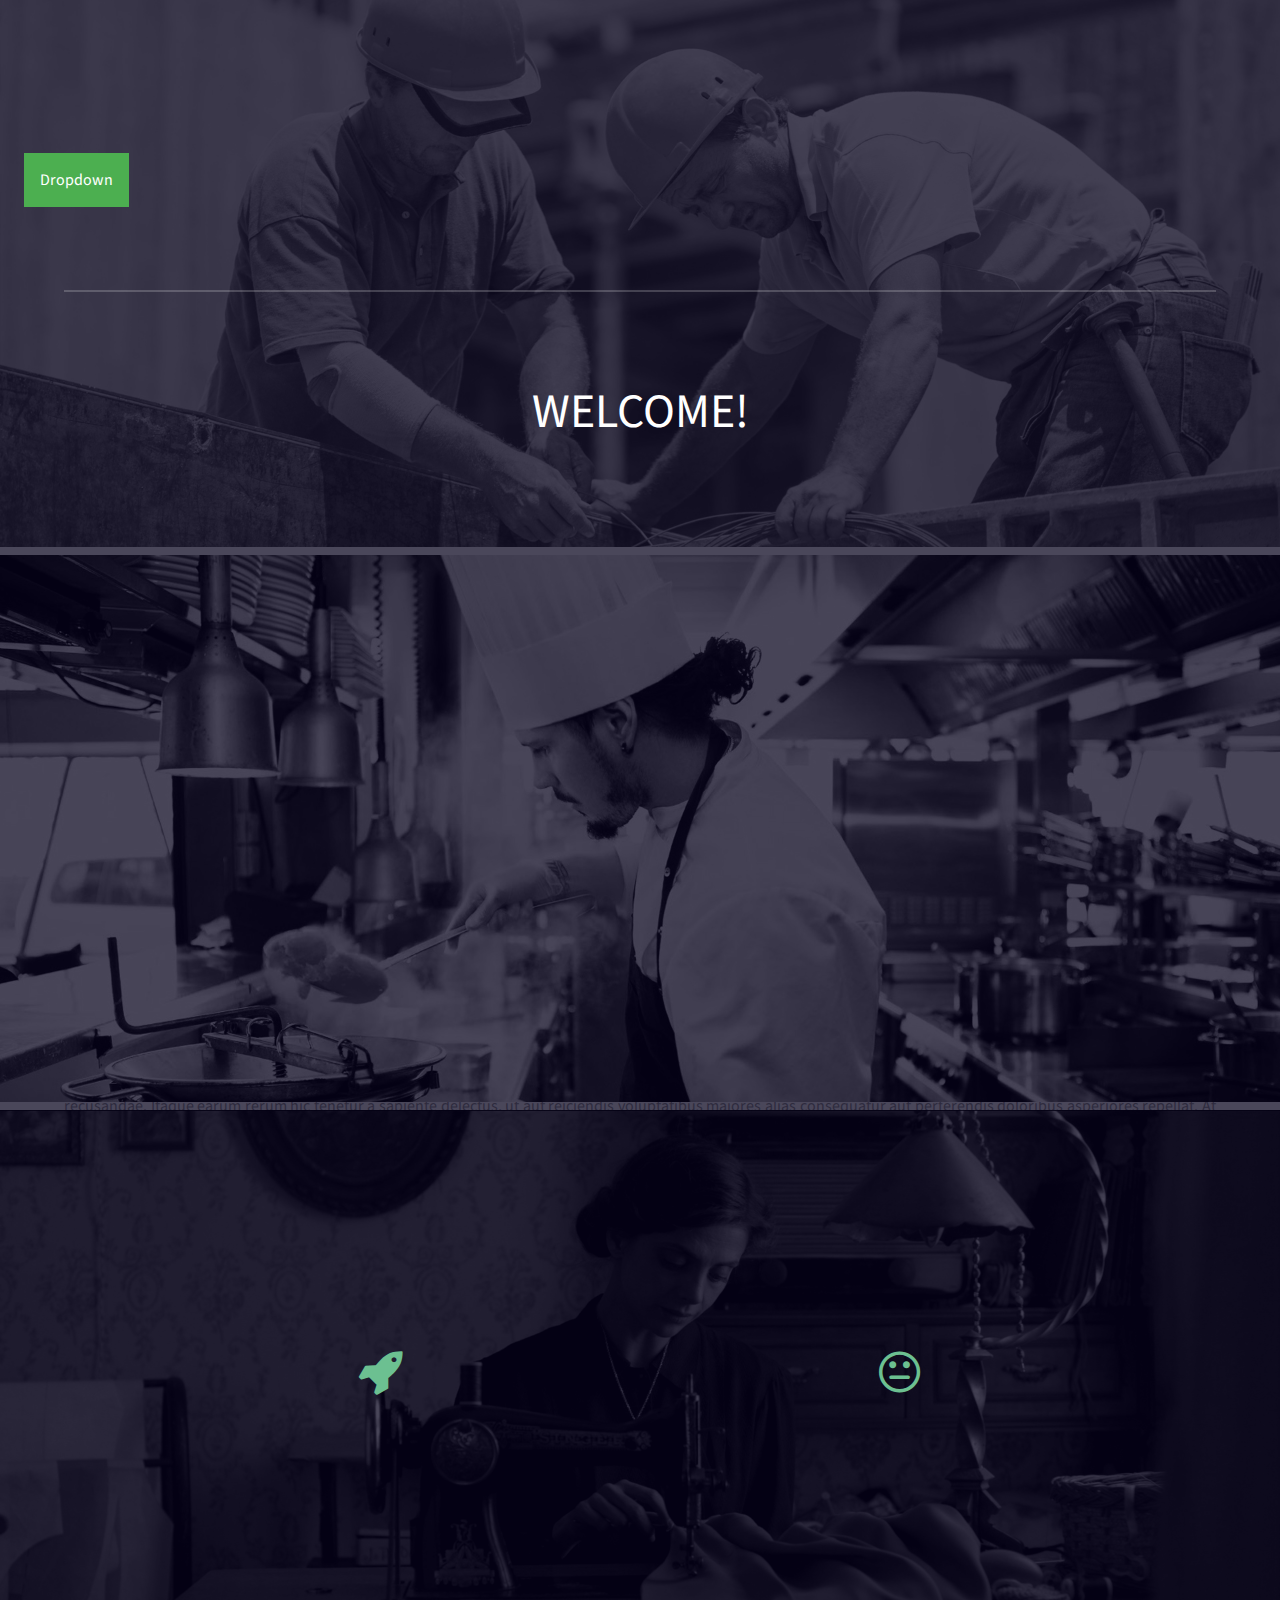
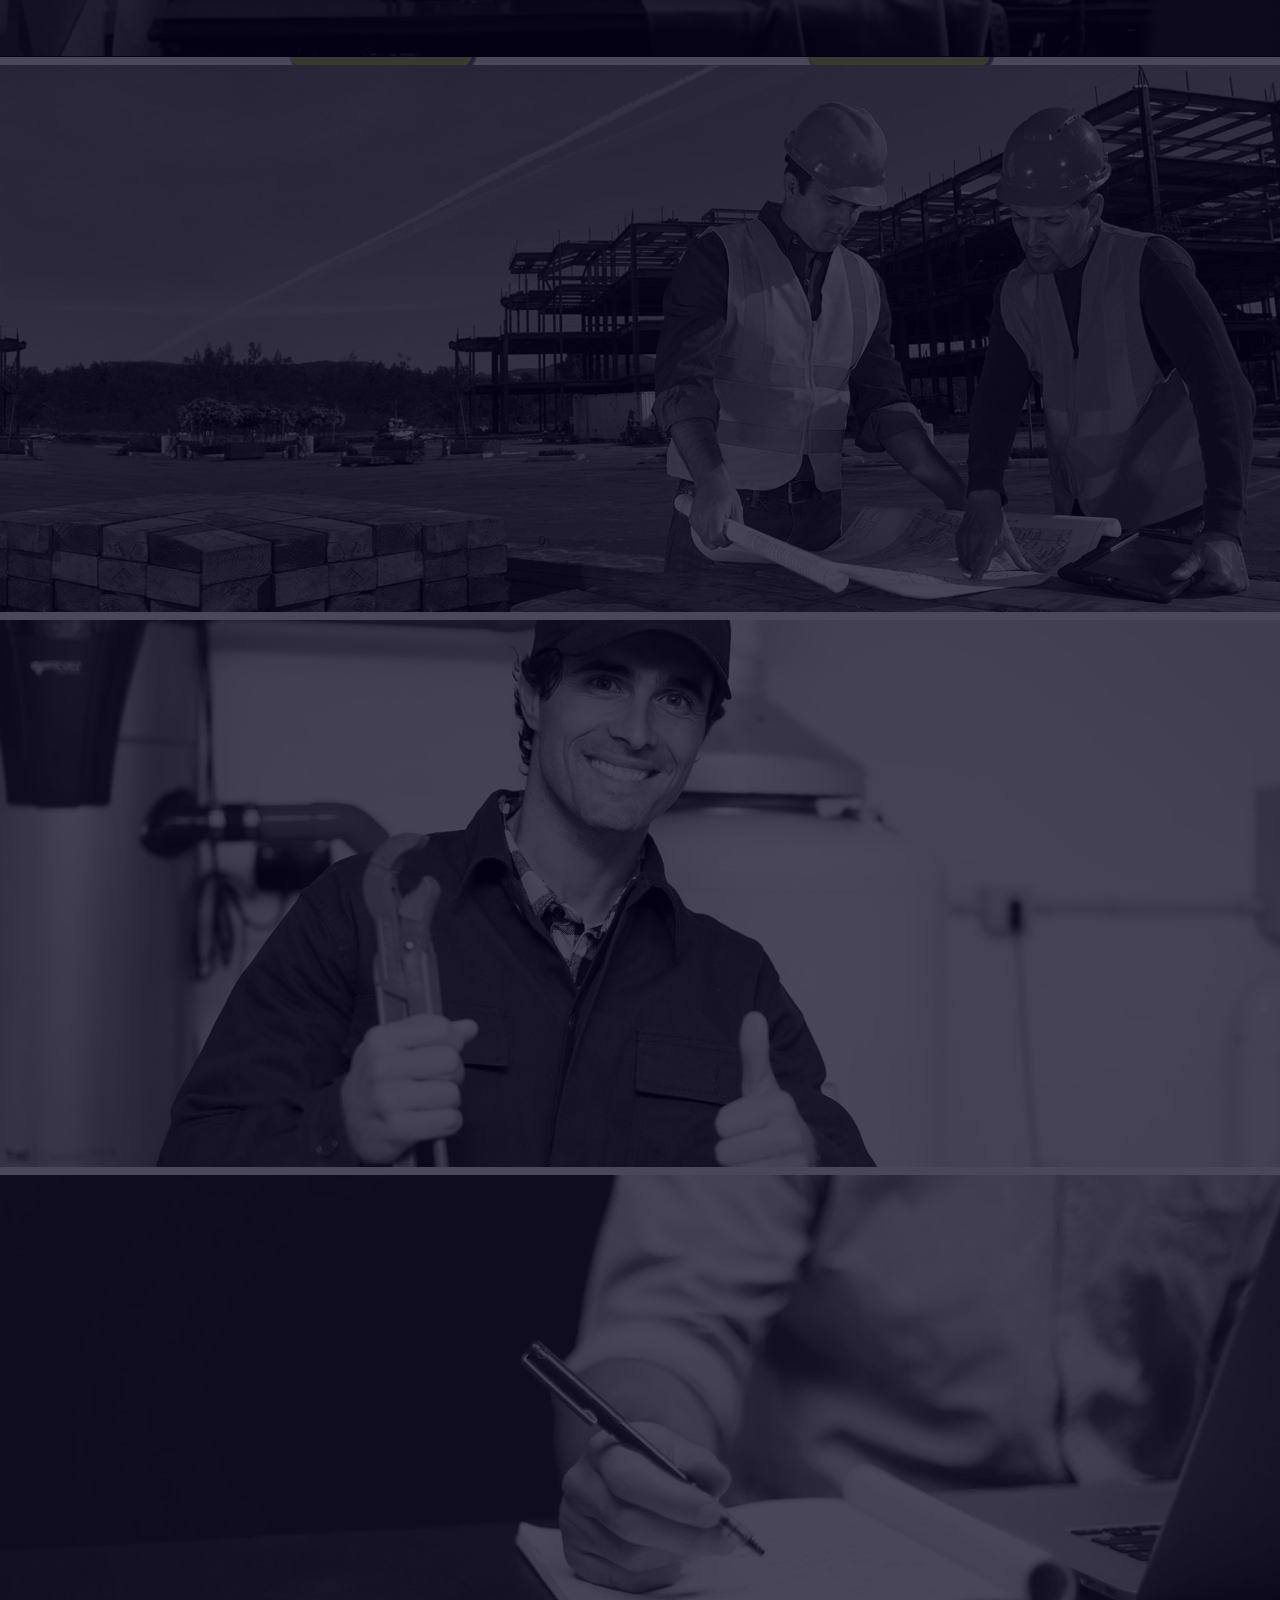
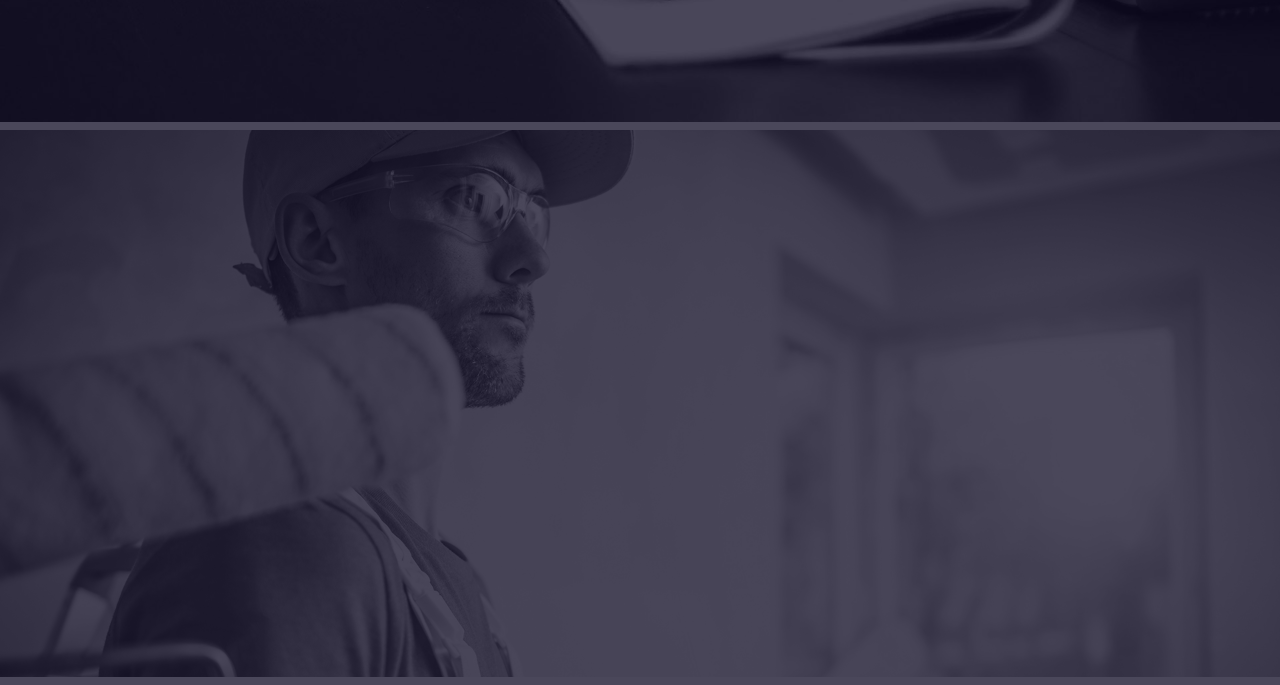
==== commit 0866fe7f: "sec" ====
--- a/index.html
+++ b/index.html
@@ -16,6 +16,46 @@
 
 	<link rel="stylesheet" href="assets/css/main.css" />
 	<link rel="stylesheet" href="assets/css/index.css" />
+	<style>
+		.dropbtn {
+			background-color: #4CAF50;
+			color: white;
+			padding: 16px;
+			font-size: 16px;
+			border: none;
+			cursor: pointer;
+		}
+		
+		.dropbtn:hover, .dropbtn:focus {
+			background-color: #3e8e41;
+		}
+		
+		.dropdown {
+			position: relative;
+			display: inline-block;
+		}
+		
+		.dropdown-content {
+			display: none;
+			position: absolute;
+			background-color: #f9f9f9;
+			min-width: 160px;
+			overflow: auto;
+			box-shadow: 0px 8px 16px 0px rgba(0,0,0,0.2);
+			z-index: 1;
+		}
+		
+		.dropdown-content a {
+			color: black;
+			padding: 12px 16px;
+			text-decoration: none;
+			display: block;
+		}
+		
+		.dropdown a:hover {background-color: #f1f1f1}
+		
+		.show {display:block;}
+		</style>
 </head>
 
 <body>
@@ -60,8 +100,8 @@
 		 aria-expanded="false" aria-label="Toggle navigation">
 			<i class="fa fa-bars" aria-hidden="true"></i>
 		</a>
-		<div class=" collapse navbar-collapse" id="navbarSupportedContent">
-			<ul class="navbar-nav  mr-auto">
+		<div class=" collapse navbar-collapse mr-auto" id="navbarSupportedContent">
+			<ul class="navbar-nav ml-auto" style="margin-right:10%">
 				<li class="nav-item active">
 					<a class="nav-link" href="index.html">Home
 						<span class="sr-only">(current)</span>
@@ -80,7 +120,38 @@
 					<a class="nav-link" href="signup.html">Signup</a>
 				</li>
 
-				
+			<!--	<li class="dropdown nav-item">
+					<a class="dropdown-toggle nav-link" id="menu1" data-toggle="dropdown">
+						<i class="fa fa-user" aria-hidden="true"></i>
+						<span class="caret"></span>
+					</a>
+					<ul class="dropdown-menu" role="menu" aria-labelledby="menu1">
+						<li role="presentation">
+							<a role="menuitem" tabindex="-1" href="#">Profile</a>
+						</li>
+						<div class="dropdown-divider"></div>
+						<li role="presentation">
+							<a role="menuitem" tabindex="-1" href="#">Settings</a>
+						</li>
+						<div class="dropdown-divider"></div>
+						<li role="presentation">
+							<a role="menuitem" tabindex="-1" href="login.html">Logout</a>
+						</li>
+						
+						
+					</ul>
+				</li>-->
+
+				<li>
+					<div class="dropdown">
+						<a onclick="myFunction()" class="dropbtn">Dropdown</button>
+						  <div id="myDropdown" class="dropdown-content">
+							<a href="index.html">Home</a>
+							<a href="login.html">About</a>
+							<a href="signup.html">Contact</a>
+						  </div>
+						</div>
+				</li>
 
 			</ul>
 
@@ -292,7 +363,28 @@
 
 
 
-
+	<script>
+		/* When the user clicks on the button, 
+		toggle between hiding and showing the dropdown content */
+		function myFunction() {
+			document.getElementById("myDropdown").classList.toggle("show");
+		}
+		
+		// Close the dropdown if the user clicks outside of it
+		window.onclick = function(event) {
+		  if (!event.target.matches('.dropbtn')) {
+		
+			var dropdowns = document.getElementsByClassName("dropdown-content");
+			var i;
+			for (i = 0; i < dropdowns.length; i++) {
+			  var openDropdown = dropdowns[i];
+			  if (openDropdown.classList.contains('show')) {
+				openDropdown.classList.remove('show');
+			  }
+			}
+		  }
+		}
+		</script>
 
 
 	<script src="assets/js/jquery.min.js"></script>
--- a/assets/css/main.css
+++ b/assets/css/main.css
@@ -1633,13 +1633,10 @@
 
 		}
 
-	a {
-		color: #6cc091;
-		text-decoration: underline;
-	}
+	
 
 		a:hover {
-			text-decoration: none;
+			text-decoration:underline;
 		}
 
 	strong, b {
@@ -1958,7 +1955,7 @@
 		}
 
 	label {
-		color: #555;
+		color: rgba(6, 1, 27, 0.397) !important;
 		display: block;
 		font-size: 0.9em;
 		font-weight: 600;
@@ -1975,10 +1972,10 @@
 		-webkit-appearance: none;
 		-ms-appearance: none;
 		appearance: none;
-		background: #6cc091;
+		
 		border-radius: 10px;
 		border: none;
-		border: solid 2px #8dcca9;
+		border: solid 1.5px rgba(6, 1, 27, 0.397) !important;; 
 		color: #fff;
 		display: block;
 		outline: 0;
@@ -2002,7 +1999,7 @@
 		input[type="tel"]:focus,
 		select:focus,
 		textarea:focus {
-			border-color: #4bae77;
+		border-color: rgb(6, 1, 27) !important;
 		}
 
 	.select-wrapper {
@@ -2066,7 +2063,7 @@
 		input[type="checkbox"] + label,
 		input[type="radio"] + label {
 			text-decoration: none;
-			color: #9a9a9a;
+			color: rgba(6, 1, 27, 0.397);
 			cursor: pointer;
 			display: inline-block;
 			font-size: 1em;
@@ -2090,7 +2087,7 @@
 			input[type="radio"] + label:before {
 				background: rgba(144, 144, 144, 0.075);
 				border-radius: 0;
-				border: solid 1px #8dcca9;
+				border: solid 1px rgba(6, 1, 27, 0.397);
 				content: '';
 				display: inline-block;
 				height: 1.65em;
@@ -2104,16 +2101,16 @@
 
 		input[type="checkbox"]:checked + label:before,
 		input[type="radio"]:checked + label:before {
-			background: #6cc091;
-			border-color: #6cc091;
+			background: rgba(6, 1, 27, 0.397);
+			border-color: rgba(6, 1, 27, 0.397);
 			color: #ffffff;
 			content: '\f00c';
 		}
 
 		input[type="checkbox"]:focus + label:before,
 		input[type="radio"]:focus + label:before {
-			border-color: #6cc091;
-			box-shadow: 0 0 0 1px #6cc091;
+			border-color: rgba(6, 1, 27, 0.397);;
+			box-shadow: 0 0 0 1px rgba(6, 1, 27, 0.397);
 		}
 
 	input[type="checkbox"] + label:before {
@@ -2125,27 +2122,27 @@
 	}
 
 	::-webkit-input-placeholder {
-		color: #c4e5d3 !important;
+		color: rgba(6, 1, 27, 0.336) !important;
 		opacity: 1.0;
 	}
 
 	:-moz-placeholder {
-		color: #c4e5d3 !important;
+		color: rgba(6, 1, 27, 0.336) !important;
 		opacity: 1.0;
 	}
 
 	::-moz-placeholder {
-		color: #c4e5d3 !important;
+		color: rgba(6, 1, 27, 0.336) !important;
 		opacity: 1.0;
 	}
 
 	:-ms-input-placeholder {
-		color: #c4e5d3 !important;
+		color: rgba(6, 1, 27, 0.336) !important;
 		opacity: 1.0;
 	}
 
 	.formerize-placeholder {
-		color: #c4e5d3 !important;
+		color: rgba(6, 1, 27, 0.336)!important;
 		opacity: 1.0;
 	}
 
@@ -2525,10 +2522,10 @@
 		-webkit-transition: background-color 0.2s ease-in-out, color 0.2s ease-in-out;
 		-ms-transition: background-color 0.2s ease-in-out, color 0.2s ease-in-out;
 		transition: background-color 0.2s ease-in-out, color 0.2s ease-in-out;
-		background-color: transparent;
-		box-shadow: inset 0 0 0 3px #6cc091;
-		color: #6cc091 !important;
-		border-radius: 30px;
+		background-color:rgba(172, 192, 42, 0.747)!important;
+		box-shadow:2px 2px 2px 2px rgba(6, 1, 27, 0.548) !important;
+		color: rgb(6, 1, 27)!important;
+		border-radius: 15px !important;
 		border: 0;
 		cursor: pointer;
 		display: inline-block;
@@ -2549,7 +2546,7 @@
 		input[type="button"]:hover,
 		button:hover,
 		.button:hover {
-			background-color: rgba(108, 192, 145, 0.15);
+			background-color: rgb(181, 201, 28) !important ;
 		}
 
 		input[type="submit"]:active,
@@ -2688,6 +2685,15 @@
 				width: 100%;
 			}
 
+		}
+
+
+		a{
+			color:rgb(181, 201, 28);
+		}
+		a:hover{
+			color:rgb(6, 1, 27) ;
+			text-decoration:underline;
 		}
 
 /* Header */
@@ -2857,7 +2863,7 @@
 		}
 
 		#navPanel a:not(.close) {
-			border-top: solid 1px #8dcca9;
+		/*	border-top: solid 1px #8dcca9;*/
 			color: #daefe3;
 			font-weight: 600;
 			display: block;
@@ -2945,7 +2951,7 @@
 
    #carousel:after{
 	content: '';
-	background: rgba(75, 75, 93, 0.795);
+	background: rgba(6, 1, 27, 0.726);
 	position: absolute;
 	width: 100%;
 	height: 100%;
@@ -3049,21 +3055,21 @@
 			font-size: 2em;
 		}
 		header #nav a:hover{
-			color:#6cc091;
+		/*	color:#6cc091;*/
 		}
 
 		header #nav li:hover{
-			color:#6cc091;
+			/*color:#6cc091;*/
 		}
 
 		footer form select{
 		width:10%;
 		background-color: white;
-		color:#6cc091;
+		/*color:#6cc091;*/
 		}
 		form option{
 			background-color: white;
-			color:#6cc091;
+			/*color:#6cc091;*/
 		}
 
 		@media only screen and (min-device-width: 768px) and (max-device-width: 1024px) and (orientation: landscape) {
@@ -3191,9 +3197,7 @@
 
 		}
 	
-		.nav-bar{
-          background-color: transparent;
-				}
+		
 				
 		header button.navbar-toggler {
 		 border:0px !important ;
@@ -3202,15 +3206,15 @@
 		}
 		header button.navbar-toggler :hover {
 
-			color:#6cc091 !important ;
+			/*color:#6cc091 !important ;*/
 		   }
 
 /* Footer */
 
 	#footer {
 		padding: 6em 0;
-		background: #6cc091;
-		color: #fff;
+		background-color: rgb(6, 1, 27);
+		color: white !important; 
 		text-align: center;
 	}
 
@@ -3258,4 +3262,39 @@
 		.invisible{
 		display: none;
 
-		}+		}
+
+
+		nav#mainNav{
+			background-color: rgb(6, 1, 27) !important;
+			color: white !important; 
+			padding-top: 0px !important;
+			margin-top: 0px;
+			font-size: 1.1em;
+			text-decoration: none !important;
+		}
+
+		nav#mainNav a{
+			color: white !important; 
+			text-decoration: none !important;
+		}
+		nav#mainNav i{
+			font-size: 2em;
+		}
+		nav#mainNav a:hover{
+			color: rgb(181, 201, 28)!important;
+		
+		}
+
+	
+		.navbar-brand{
+			color:white !important;
+		}
+		.navbar-brand:hover{
+			color:rgb(181, 201, 28)!important;
+		}
+
+		
+
+
+        --- a/assets/css/index.css
+++ b/assets/css/index.css
@@ -12,12 +12,41 @@
     text-decoration: none !important;
 }
 .nav-link:hover, .dropdown-item:hover{
-    color:#12291c;
+    color:rgb(181, 201, 28) !important;
 }
+.dropdown-menu{
+    background-color: rgba(184, 201, 28, 0.568);
+}
+
+.dropdown-menu a{
+    text-decoration: none !important;
+    color: rgb(6, 1, 27) !important;
+}
+.dropdown-menu a:hover{
+    color:rgb(181, 201, 28) !important ;
+}
+
 @media screen and (max-width:767px){
     #about{
         margin-top: 200px;
     }
+    .dropdown-menu{
+        background-color: transparent !important;
+    }
+
+    .dropdowan-menu .dropdown-divider{
+        display: none;
+    }
+
+    a.menuitem{
+        text-decoration: none !important;
+        color:white !important;
+
+    }
+    a.menuitem:hover{
+        color:rgb(181, 201, 28) !important;
+    }
+
 }
 @media screen and (max-width:800px){
     #about{
@@ -51,7 +80,7 @@
 
 @media screen and (max-width:767px){
     #navbarSupportedContent{
-        background-color: #4bae7667;
+        background-color: rgba(6, 1, 27, 0.589);
     }
 
     #banner{
@@ -92,4 +121,4 @@
 
 #dashboard{
     display:none;
-}+}
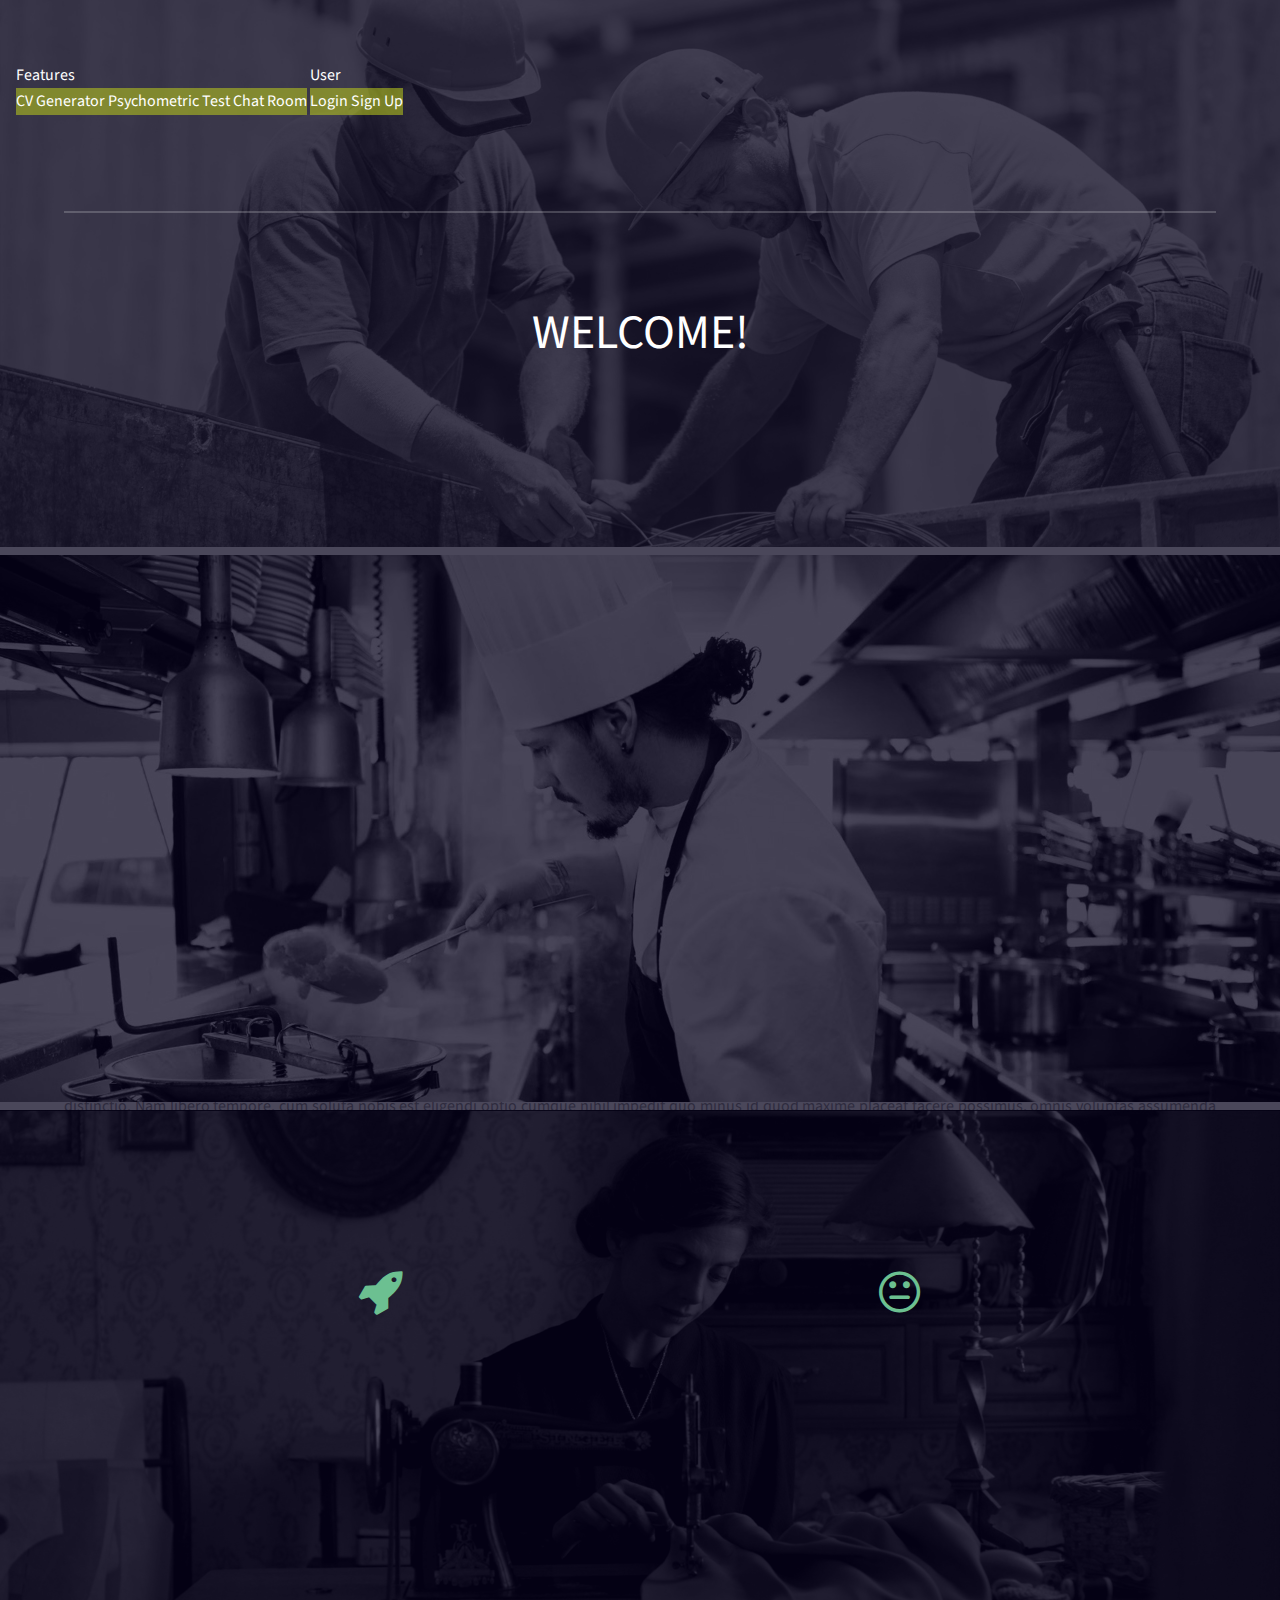
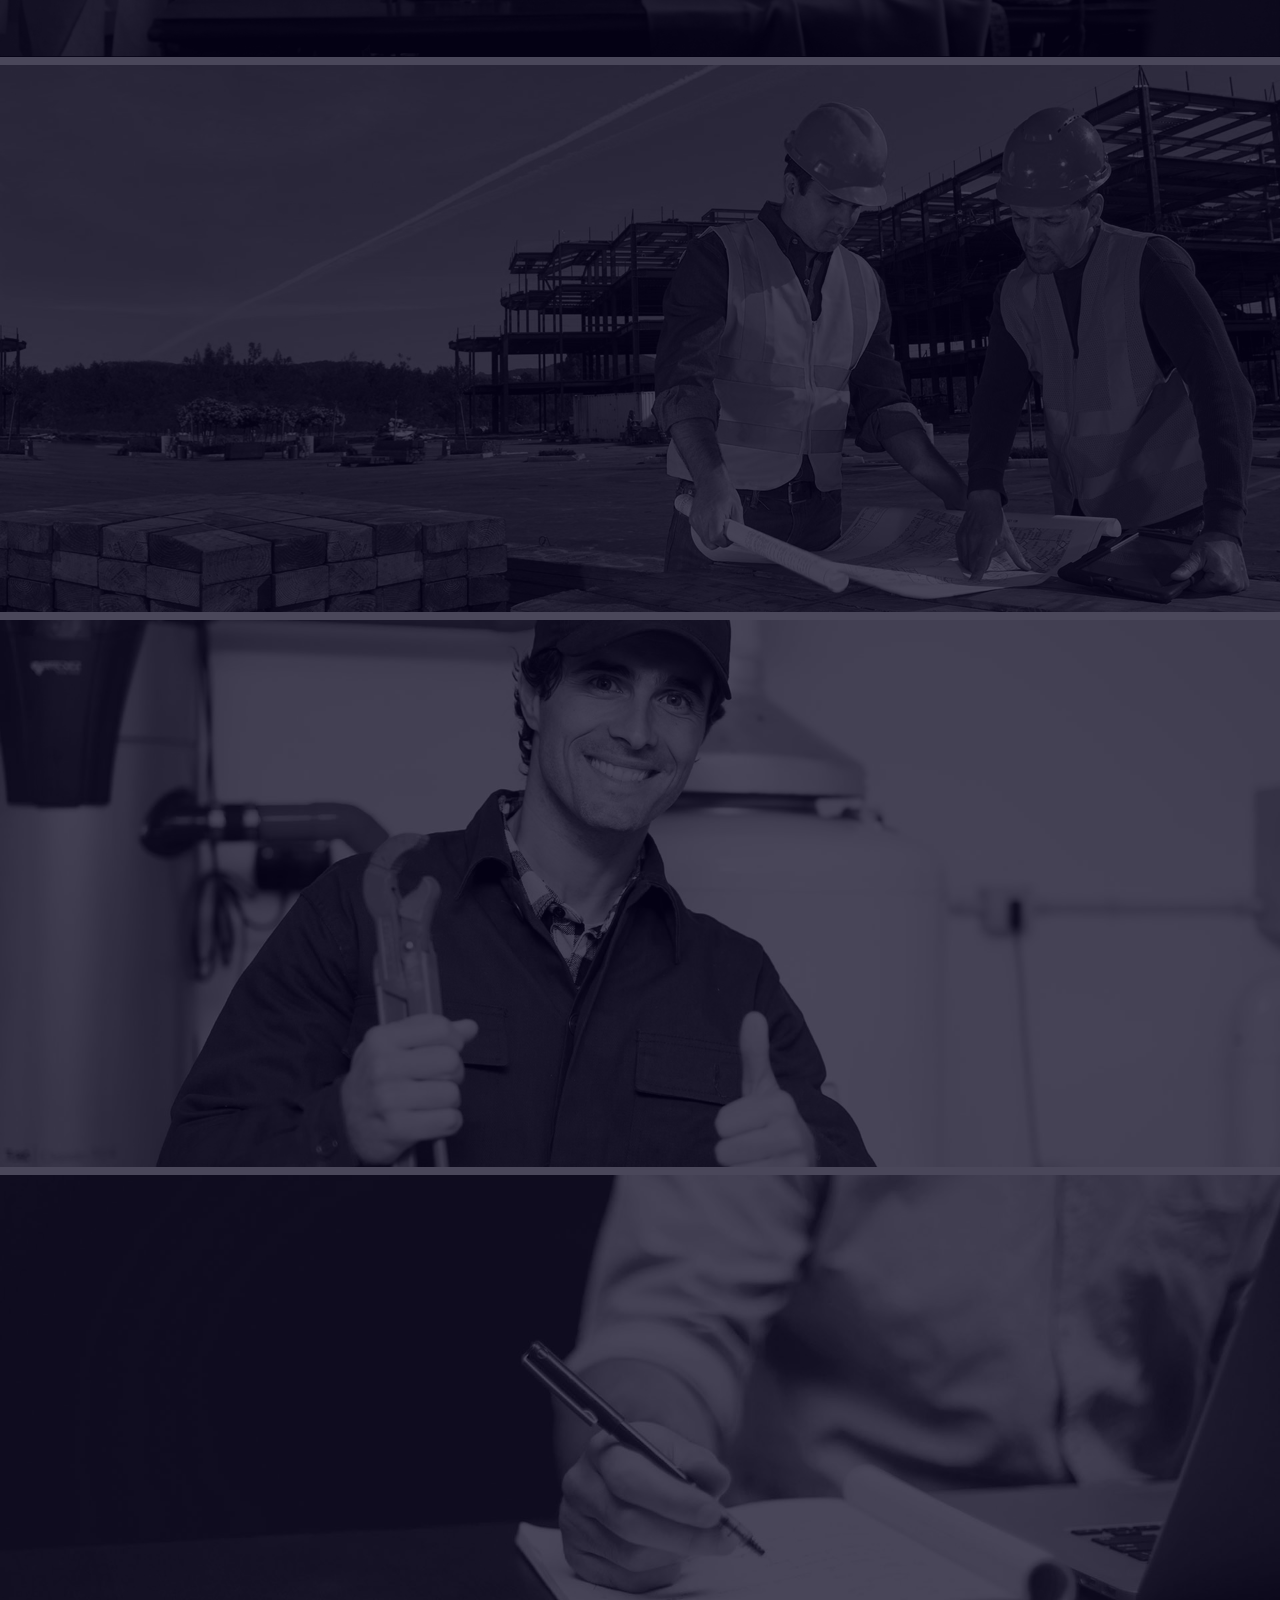
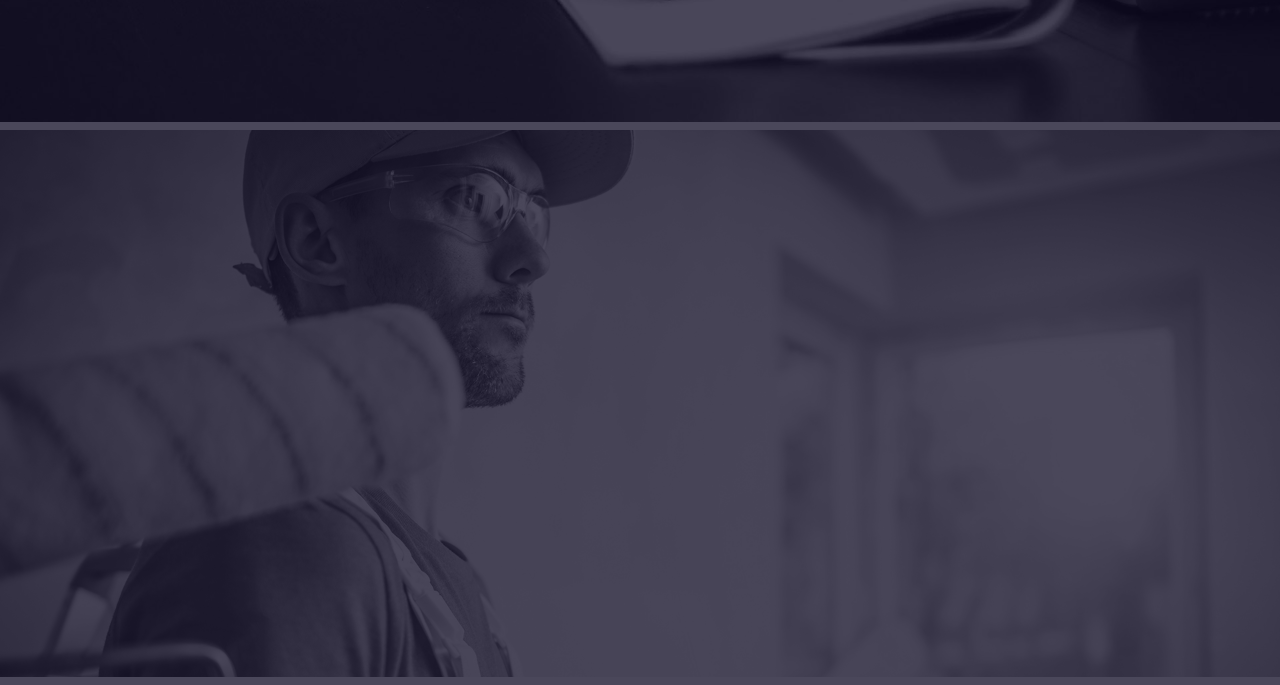
==== commit 1d6be07c: "commit" ====
--- a/index.html
+++ b/index.html
@@ -25,37 +25,45 @@
 			border: none;
 			cursor: pointer;
 		}
-		
-		.dropbtn:hover, .dropbtn:focus {
+
+		.dropbtn:hover,
+		.dropbtn:focus {
 			background-color: #3e8e41;
 		}
-		
+
 		.dropdown {
 			position: relative;
 			display: inline-block;
 		}
-		
+
 		.dropdown-content {
 			display: none;
 			position: absolute;
 			background-color: #f9f9f9;
 			min-width: 160px;
 			overflow: auto;
-			box-shadow: 0px 8px 16px 0px rgba(0,0,0,0.2);
+			box-shadow: 0px 8px 16px 0px rgba(0, 0, 0, 0.2);
 			z-index: 1;
 		}
-		
+
 		.dropdown-content a {
 			color: black;
 			padding: 12px 16px;
 			text-decoration: none;
 			display: block;
 		}
-		
-		.dropdown a:hover {background-color: #f1f1f1}
-		
-		.show {display:block;}
-		</style>
+
+		.dropdown-menu{
+			border:0px !important;
+		}
+		.dropdown a:hover {
+		/*	background-color: #f1f1f1*/
+		}
+
+		.show {
+			display: block;
+		}
+	</style>
 </head>
 
 <body>
@@ -107,10 +115,28 @@
 						<span class="sr-only">(current)</span>
 					</a>
 				</li>
-				<li class="nav-item">
-					<a class="nav-link" href="#">Features</a>
-				</li>
-				<li class="nav-item">
+				<div class="nav-item dropdown">
+						<a class="nav-link dropdown-toggle" data-toggle="dropdown" href="#" role="button">
+							<span>Features</span>
+						</a>
+						<div class="dropdown-menu" role="menu">
+							<a class="dropdown-item" href="cvForm.html">CV Generator</a>
+							<a class="dropdown-item" href="#">Psychometric Test</a>
+					        <a class="dropdown-item" id="chatRoomLink">Chat Room</a>
+						</div>
+					</div>
+					<div class="nav-item dropdown">
+						<a class="nav-link dropdown-toggle" data-toggle="dropdown" href="#" role="button">
+							<span>User</span>
+						</a>
+						<div class="dropdown-menu" role="menu">
+							<a class="dropdown-item"  id="dashboard">Dashboard</a>
+							<a class="dropdown-item" href="login.html" id="login">Login</a>
+							<a class="dropdown-item" href="signup.html">Sign Up</a>
+							
+						</div>
+					</div>
+			<!--	<li class="nav-item">
 					<a class="nav-link" id="dashboard" href=''>Dashboard</a>
 				</li>
 				<li class="nav-item">
@@ -119,8 +145,9 @@
 				<li class="nav-item">
 					<a class="nav-link" href="signup.html">Signup</a>
 				</li>
-
-			<!--	<li class="dropdown nav-item">
+			-->
+
+				<!--	<li class="dropdown nav-item">
 					<a class="dropdown-toggle nav-link" id="menu1" data-toggle="dropdown">
 						<i class="fa fa-user" aria-hidden="true"></i>
 						<span class="caret"></span>
@@ -142,7 +169,7 @@
 					</ul>
 				</li>-->
 
-				<li>
+				<!--<li>
 					<div class="dropdown">
 						<a onclick="myFunction()" class="dropbtn">Dropdown</button>
 						  <div id="myDropdown" class="dropdown-content">
@@ -151,7 +178,24 @@
 							<a href="signup.html">Contact</a>
 						  </div>
 						</div>
-				</li>
+				</li>-->
+				
+				<!--SAMPLE DROPDOWN-->
+				
+				<!--
+					<div class="nav-item dropdown">
+					<a class="nav-link dropdown-toggle" data-toggle="dropdown" href="#" role="button">
+						<span>Menu</span>
+					</a>
+					<div class="dropdown-menu" role="menu">
+						<a class="dropdown-item" href="#">Item One</a>
+						<a class="dropdown-item" href="#">Item Two</a>
+						<a class="dropdown-item" href="#">Item Three</a>
+						<div class="dropdown-divider"></div>
+						<a class="dropdown-item" href="#">Item Four</a>
+					</div>
+				</div>
+			    -->
 
 			</ul>
 
@@ -369,22 +413,22 @@
 		function myFunction() {
 			document.getElementById("myDropdown").classList.toggle("show");
 		}
-		
+
 		// Close the dropdown if the user clicks outside of it
-		window.onclick = function(event) {
-		  if (!event.target.matches('.dropbtn')) {
-		
-			var dropdowns = document.getElementsByClassName("dropdown-content");
-			var i;
-			for (i = 0; i < dropdowns.length; i++) {
-			  var openDropdown = dropdowns[i];
-			  if (openDropdown.classList.contains('show')) {
-				openDropdown.classList.remove('show');
-			  }
+		window.onclick = function (event) {
+			if (!event.target.matches('.dropbtn')) {
+
+				var dropdowns = document.getElementsByClassName("dropdown-content");
+				var i;
+				for (i = 0; i < dropdowns.length; i++) {
+					var openDropdown = dropdowns[i];
+					if (openDropdown.classList.contains('show')) {
+						openDropdown.classList.remove('show');
+					}
+				}
 			}
-		  }
-		}
-		</script>
+		}
+	</script>
 
 
 	<script src="assets/js/jquery.min.js"></script>
--- a/assets/css/main.css
+++ b/assets/css/main.css
@@ -1976,7 +1976,7 @@
 		border-radius: 10px;
 		border: none;
 		border: solid 1.5px rgba(6, 1, 27, 0.397) !important;; 
-		color: #fff;
+		color: rgb(6, 1, 27);;
 		display: block;
 		outline: 0;
 		padding: 0 1em;
@@ -3293,7 +3293,10 @@
 		.navbar-brand:hover{
 			color:rgb(181, 201, 28)!important;
 		}
-
+		.dropdown-item:hover{
+			color:rgb(181, 201, 28)!important;
+			background-color: rgb(6, 1, 27) !important;
+		}
 		
 
 
--- a/assets/css/index.css
+++ b/assets/css/index.css
@@ -20,7 +20,7 @@
 
 .dropdown-menu a{
     text-decoration: none !important;
-    color: rgb(6, 1, 27) !important;
+    color: white !important;
 }
 .dropdown-menu a:hover{
     color:rgb(181, 201, 28) !important ;
@@ -119,6 +119,4 @@
     width: 100%;
 }
 
-#dashboard{
-    display:none;
-}
+
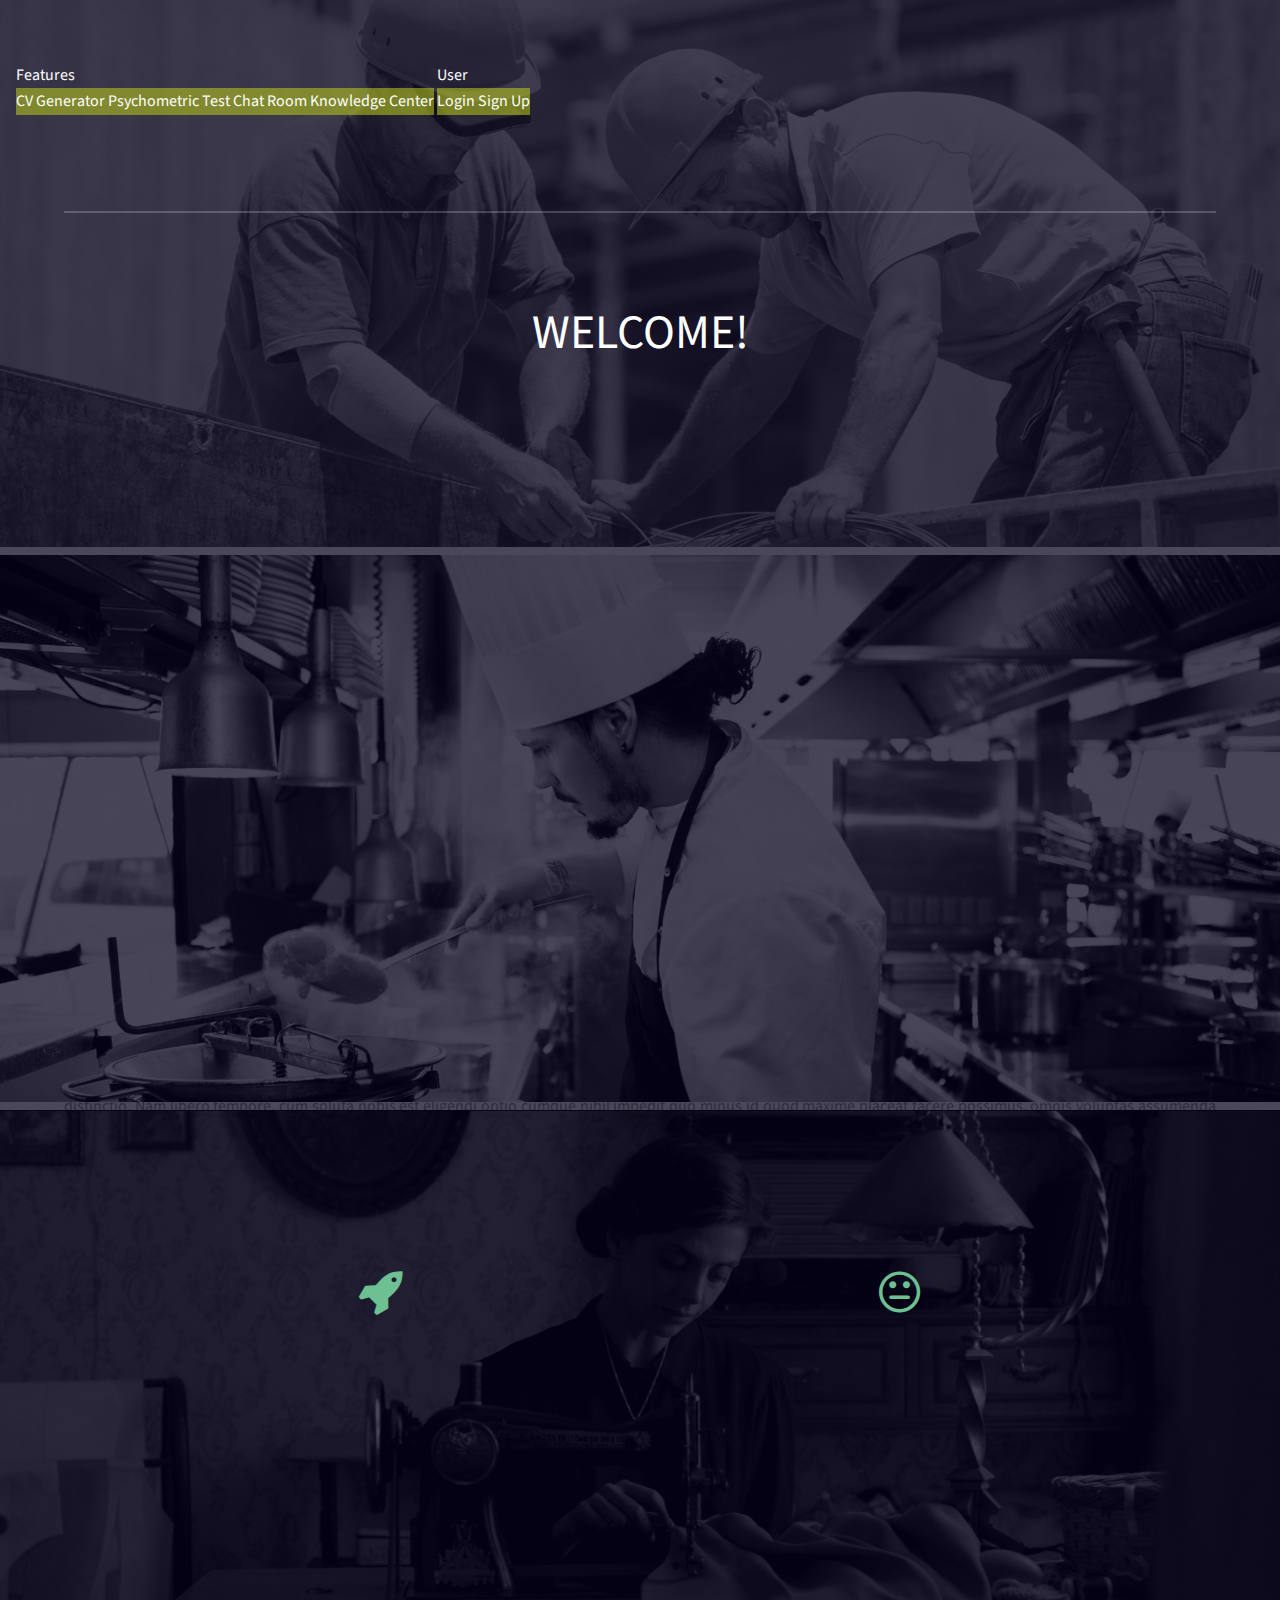
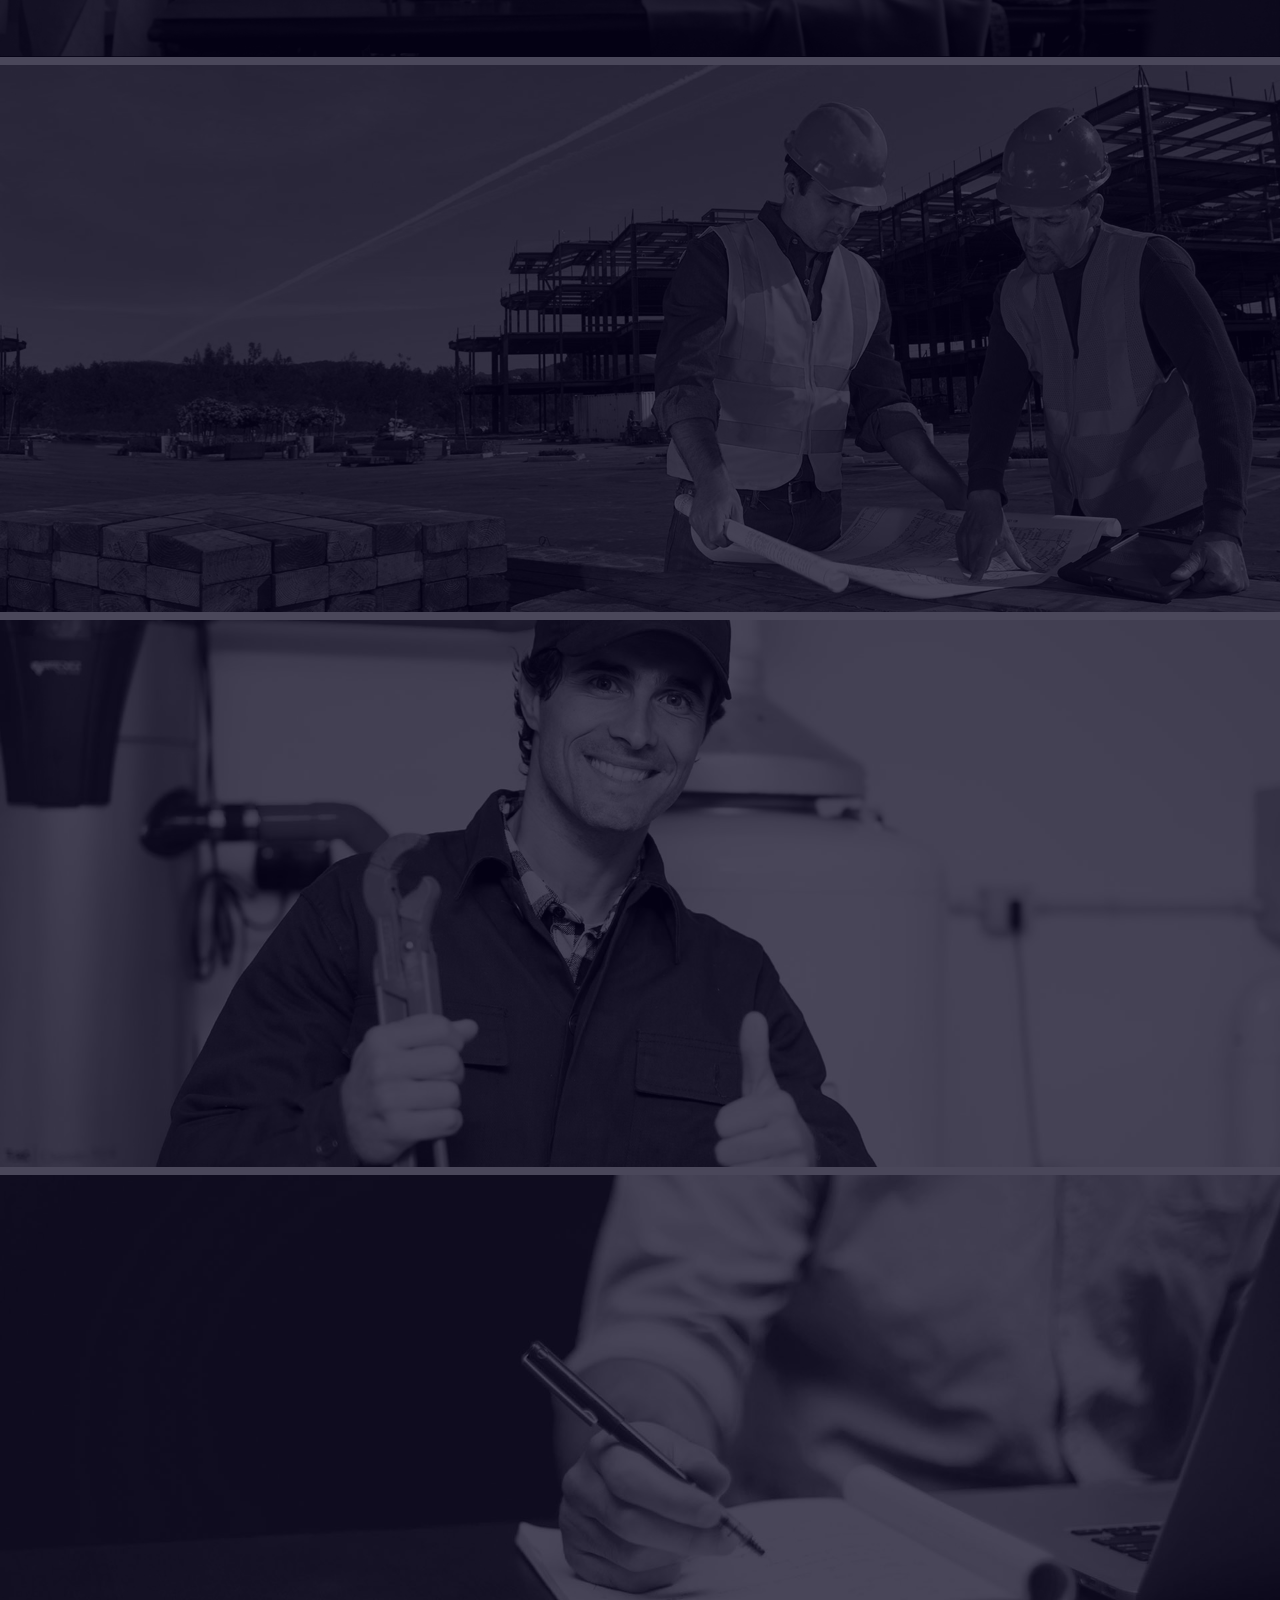
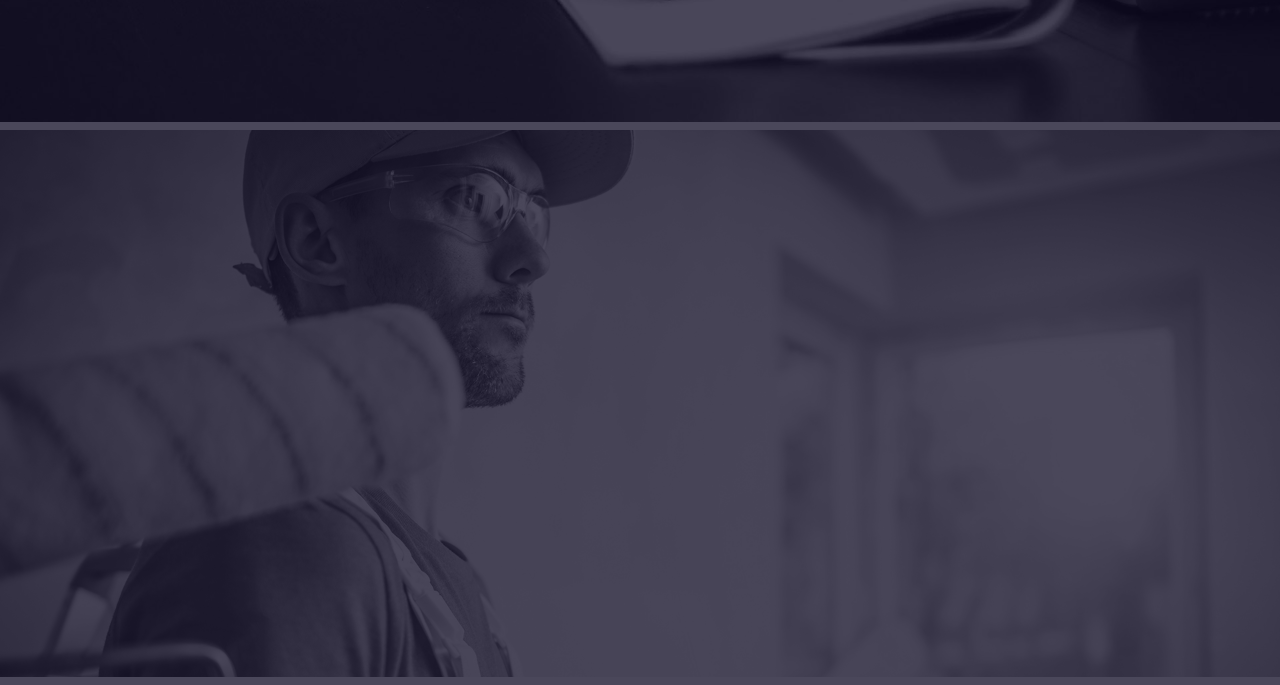
==== commit 0f5e368c: "commmit" ====
--- a/index.html
+++ b/index.html
@@ -121,8 +121,9 @@
 						</a>
 						<div class="dropdown-menu" role="menu">
 							<a class="dropdown-item" href="cvForm.html">CV Generator</a>
-							<a class="dropdown-item" href="#">Psychometric Test</a>
-					        <a class="dropdown-item" id="chatRoomLink">Chat Room</a>
+							<a class="dropdown-item" href="psychTestInfo.html">Psychometric Test</a>
+							<a class="dropdown-item" id="chatRoomLink">Chat Room</a>
+							<a class="dropdown-item" href="knowledgeCenter.html" id="knowCenter">Knowledge Center</a>
 						</div>
 					</div>
 					<div class="nav-item dropdown">
--- a/assets/css/main.css
+++ b/assets/css/main.css
@@ -1975,8 +1975,8 @@
 		
 		border-radius: 10px;
 		border: none;
-		border: solid 1.5px rgba(6, 1, 27, 0.397) !important;; 
-		color: rgb(6, 1, 27);;
+		border: solid 1.5px rgba(19, 4, 17, 0.342) !important;;  
+		color: rgb(41, 10, 38);
 		display: block;
 		outline: 0;
 		padding: 0 1em;
@@ -1999,7 +1999,7 @@
 		input[type="tel"]:focus,
 		select:focus,
 		textarea:focus {
-		border-color: rgb(6, 1, 27) !important;
+		border-color: rgb(41, 10, 38) !important;
 		}
 
 	.select-wrapper {
@@ -2522,10 +2522,10 @@
 		-webkit-transition: background-color 0.2s ease-in-out, color 0.2s ease-in-out;
 		-ms-transition: background-color 0.2s ease-in-out, color 0.2s ease-in-out;
 		transition: background-color 0.2s ease-in-out, color 0.2s ease-in-out;
-		background-color:rgba(172, 192, 42, 0.747)!important;
-		box-shadow:2px 2px 2px 2px rgba(6, 1, 27, 0.548) !important;
+        background: linear-gradient(to right, rgba(82, 26, 77, 0.486) , rgba(118, 190, 223, 0.493));
+		box-shadow:2px 2px 2px 1px rgba(6, 1, 27, 0.548) !important;
 		color: rgb(6, 1, 27)!important;
-		border-radius: 15px !important;
+		border-radius: 5px !important;
 		border: 0;
 		cursor: pointer;
 		display: inline-block;
@@ -2546,7 +2546,7 @@
 		input[type="button"]:hover,
 		button:hover,
 		.button:hover {
-			background-color: rgb(181, 201, 28) !important ;
+			background: linear-gradient(to right, rgba(82, 26, 77, 0.589) , rgba(118, 193, 223, 0.651));
 		}
 
 		input[type="submit"]:active,
@@ -2554,7 +2554,7 @@
 		input[type="button"]:active,
 		button:active,
 		.button:active {
-			background-color: rgba(108, 192, 145, 0.15);
+			background: linear-gradient(to right, rgba(82, 26, 77, 0.589) , rgba(118, 193, 223, 0.651));
 		}
 
 		input[type="submit"].icon,
@@ -2614,7 +2614,7 @@
 			input[type="button"].alt:hover,
 			button.alt:hover,
 			.button.alt:hover {
-				background-color: #7ec89e;
+				background: linear-gradient(to right, rgba(82, 26, 77, 0.589) , rgba(118, 193, 223, 0.651));
 			}
 
 			input[type="submit"].alt:active,
@@ -2622,7 +2622,7 @@
 			input[type="button"].alt:active,
 			button.alt:active,
 			.button.alt:active {
-				background-color: #7ec89e;
+				background: linear-gradient(to right, rgba(82, 26, 77, 0.589) , rgba(118, 193, 223, 0.651));
 			}
 
 			input[type="submit"].alt.icon:before,
@@ -2638,7 +2638,7 @@
 		input[type="button"].special,
 		button.special,
 		.button.special {
-			background-color: #6cc091;
+			background: linear-gradient(to right, rgba(82, 26, 77, 0.589) , rgba(118, 193, 223, 0.651));
 			color: #ffffff !important;
 		}
 
@@ -2647,7 +2647,7 @@
 			input[type="button"].special:hover,
 			button.special:hover,
 			.button.special:hover {
-				background-color: #7ec89e;
+				background: linear-gradient(to right, rgba(82, 26, 77, 0.589) , rgba(118, 193, 223, 0.651));
 			}
 
 			input[type="submit"].special:active,
@@ -2655,7 +2655,7 @@
 			input[type="button"].special:active,
 			button.special:active,
 			.button.special:active {
-				background-color: #5ab884;
+				background: linear-gradient(to right, rgba(82, 26, 77, 0.589) , rgba(118, 193, 223, 0.651));
 			}
 
 		input[type="submit"].disabled, input[type="submit"]:disabled,
@@ -3266,7 +3266,8 @@
 
 
 		nav#mainNav{
-			background-color: rgb(6, 1, 27) !important;
+			background: linear-gradient(to right, rgb(44, 12, 41) , rgb(118, 188, 223));
+			
 			color: white !important; 
 			padding-top: 0px !important;
 			margin-top: 0px;
@@ -3282,7 +3283,7 @@
 			font-size: 2em;
 		}
 		nav#mainNav a:hover{
-			color: rgb(181, 201, 28)!important;
+			color: rgb(46, 11, 43)!important;
 		
 		}
 
@@ -3291,13 +3292,22 @@
 			color:white !important;
 		}
 		.navbar-brand:hover{
-			color:rgb(181, 201, 28)!important;
+			color:rgb(118, 188, 223)!important;
 		}
 		.dropdown-item:hover{
-			color:rgb(181, 201, 28)!important;
-			background-color: rgb(6, 1, 27) !important;
+			color:rgb(46, 11, 43)!important;
+			background: linear-gradient(to right, rgb(44, 12, 41) , rgb(118, 188, 223));; 
 		}
 		
-
+		@media screen and (max-width:767px){
+			nav#mainNav{
+				background: linear-gradient(to right, rgb(44, 12, 41) , rgb(118, 188, 223)); }
+		
+		.dropdown-menu{
+			background-color: transparent;
+			box-shadow: none;
+			border:none;
+		}
+		}
 
         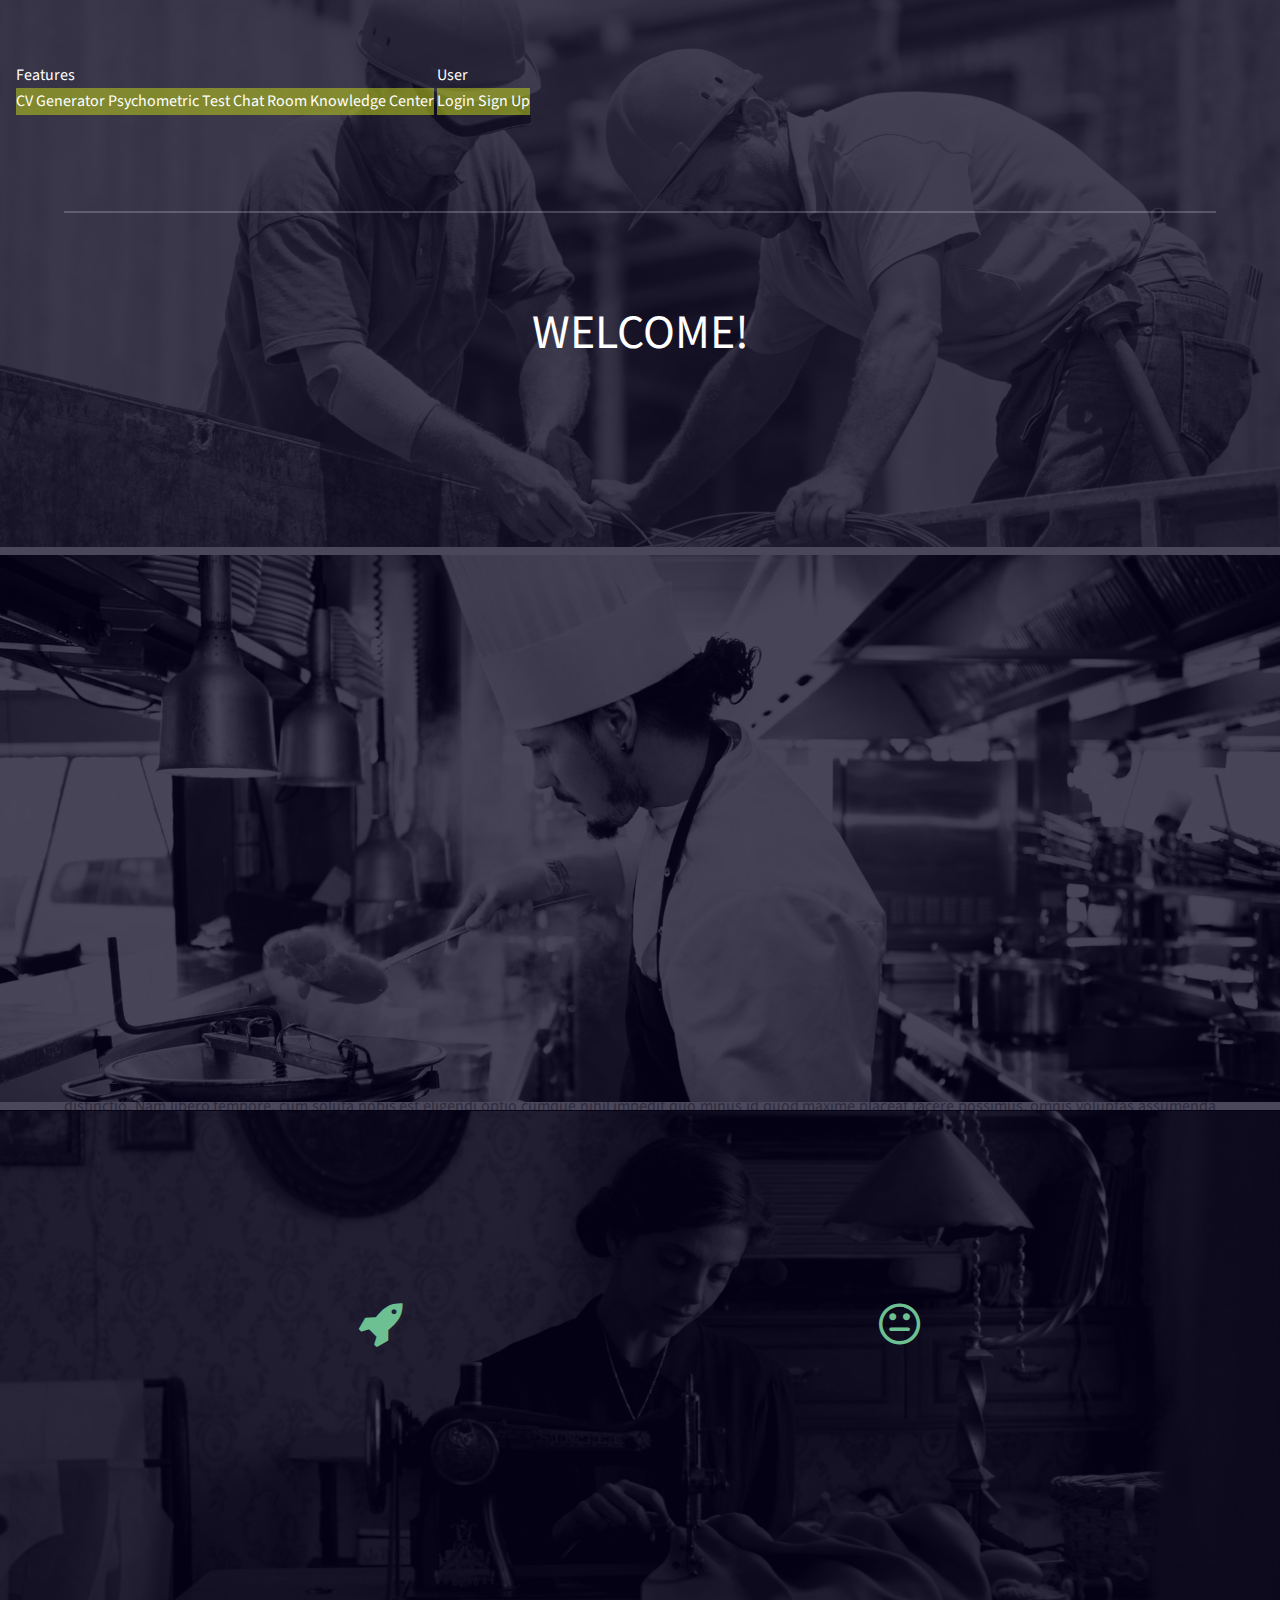
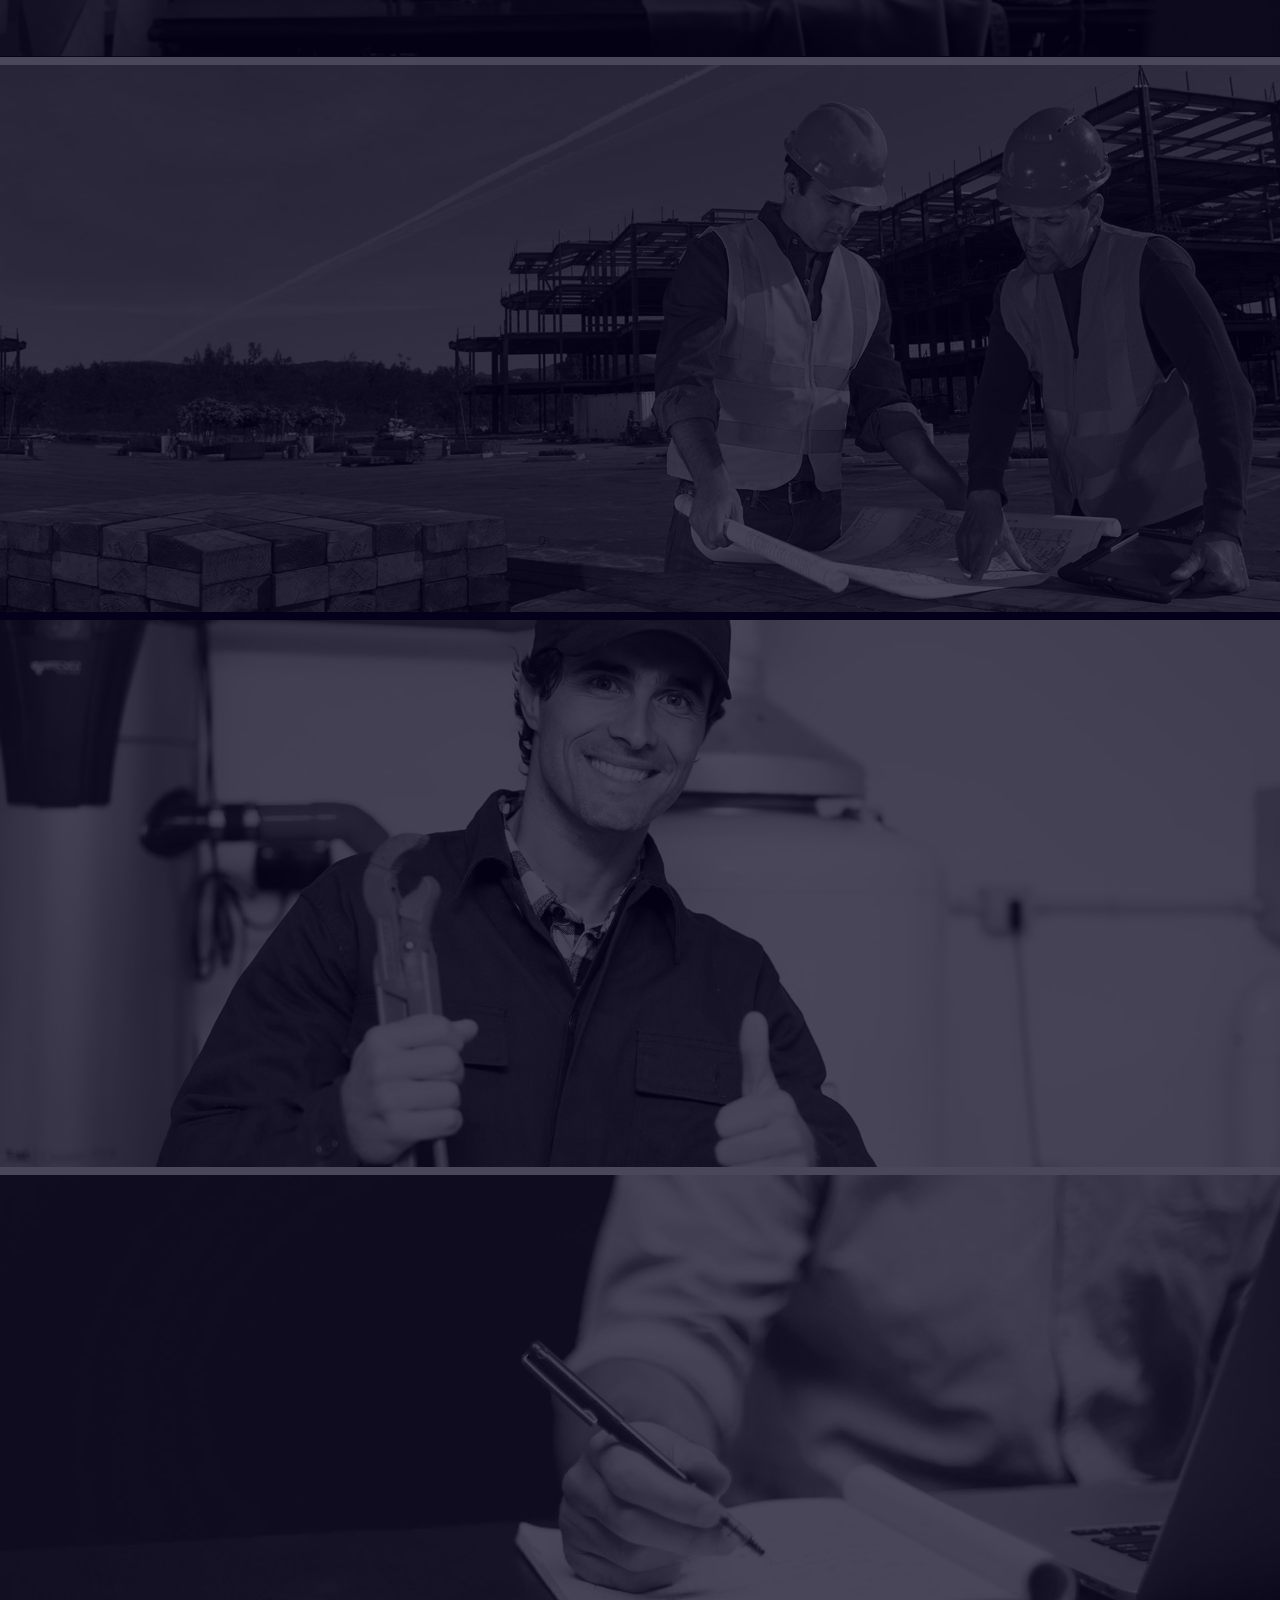
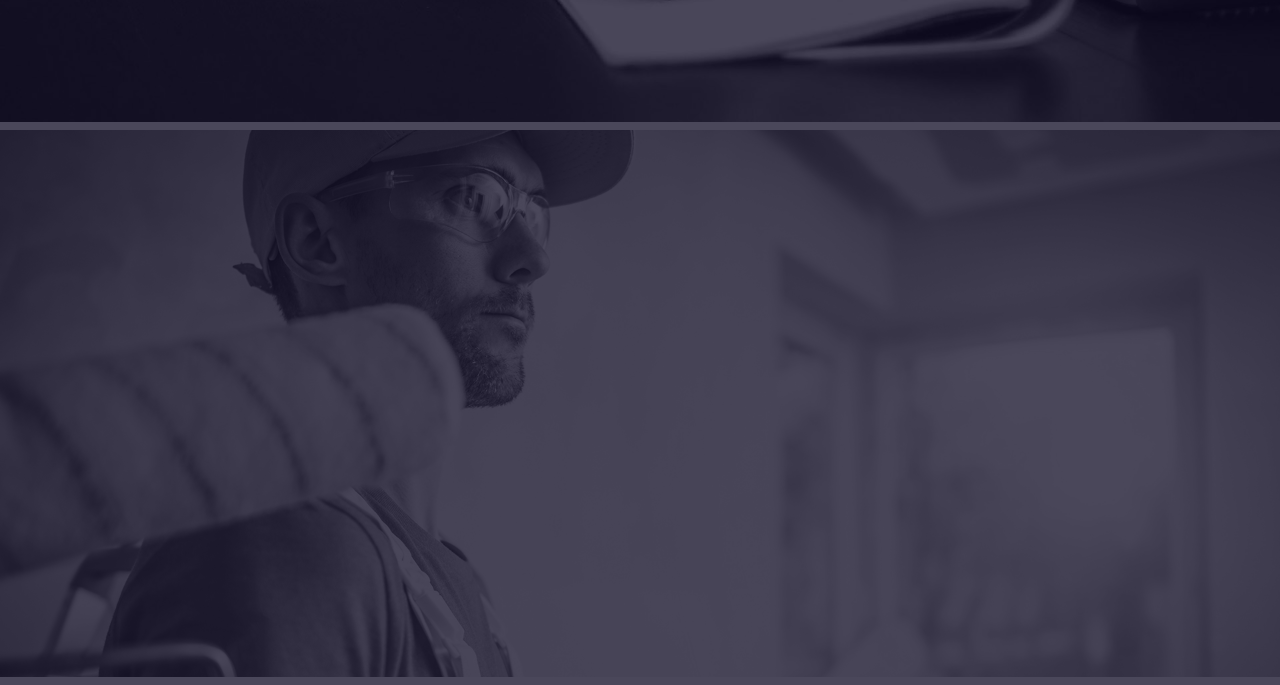
==== commit 09dc0c49: "TODO: *blog and translation integration. *image upload" ====
--- a/index.html
+++ b/index.html
@@ -242,8 +242,8 @@
 	<section id="mainBody">
 
 		<section>
-			<h1>About</h1>
-			At vero eos et accusamus et iusto odio dignissimos ducimus qui blanditiis praesentium voluptatum deleniti atque corrupti
+			<h1 class="text">About</h1>
+		<p class="text">	At vero eos et accusamus et iusto odio dignissimos ducimus qui blanditiis praesentium voluptatum deleniti atque corrupti
 			quos dolores et quas molestias excepturi sint occaecati cupiditate non provident, similique sunt in culpa qui officia
 			deserunt mollitia animi, id est laborum et dolorum fuga. Et harum quidem rerum facilis est et expedita distinctio. Nam
 			libero tempore, cum soluta nobis est eligendi optio cumque nihil impedit quo minus id quod maxime placeat facere possimus,
@@ -257,7 +257,7 @@
 			assumenda est, omnis dolor repellendus. Temporibus autem quibusdam et aut officiis debitis aut rerum necessitatibus saepe
 			eveniet ut et voluptates repudiandae sint et molestiae non recusandae. Itaque earum rerum hic tenetur a sapiente delectus,
 			ut aut reiciendis voluptatibus maiores alias consequatur aut perferendis doloribus asperiores repellat.
-
+		</p>
 
 		</section>
 
@@ -386,8 +386,42 @@
 
 	</footer>-->
 
-	<footer id="footer">
-
+<footer id="footer">
+<form id="languageSelect" name="languageSelect">
+	<label style="color:white !important">Translate</label>
+	<label style="color:white !important">From</label>
+	<select name="transFrom">
+		<option>Select</option>
+		<option>Bengali</option>
+		<option>English</option>
+		<option>Gujarati</option>
+		<option>Hindi</option>
+		<option>Kannada</option>
+		<option>Malayalam</option>
+		<option>Marathi</option>
+		<option>Punjabi</option>
+		<option>Tamil</option>
+		<option>Telugu</option>
+		<option>Urdu</option>
+	</select>
+	<label style="color:white !important">To</label>
+	<select name="transTo">
+		<option>Select</option>
+		<option>Bengali</option>
+		<option>English</option>
+		<option>Gujarati</option>
+		<option>Hindi</option>
+		<option>Kannada</option>
+		<option>Malayalam</option>
+		<option>Marathi</option>
+		<option>Punjabi</option>
+		<option>Tamil</option>
+		<option>Telugu</option>
+		<option>Urdu</option>
+	</select>
+	<button type="button" id="translate">Translate</button>
+
+</form>
 
 
 	</footer>
@@ -437,7 +471,7 @@
 	<script src="assets/js/util.js"></script>
 	<script src="assets/js/index.js"></script>
 	<script src="assets/js/main.js"></script>
-
+	<!--<script src="assets/intRequests/translate.js"></script>-->
 	<script src="https://code.jquery.com/jquery-3.2.1.slim.min.js" integrity="sha384-KJ3o2DKtIkvYIK3UENzmM7KCkRr/rE9/Qpg6aAZGJwFDMVNA/GpGFF93hXpG5KkN"
 	 crossorigin="anonymous"></script>
 	<script src="https://cdnjs.cloudflare.com/ajax/libs/popper.js/1.12.9/umd/popper.min.js" integrity="sha384-ApNbgh9B+Y1QKtv3Rn7W3mgPxhU9K/ScQsAP7hUibX39j7fakFPskvXusvfa0b4Q"
